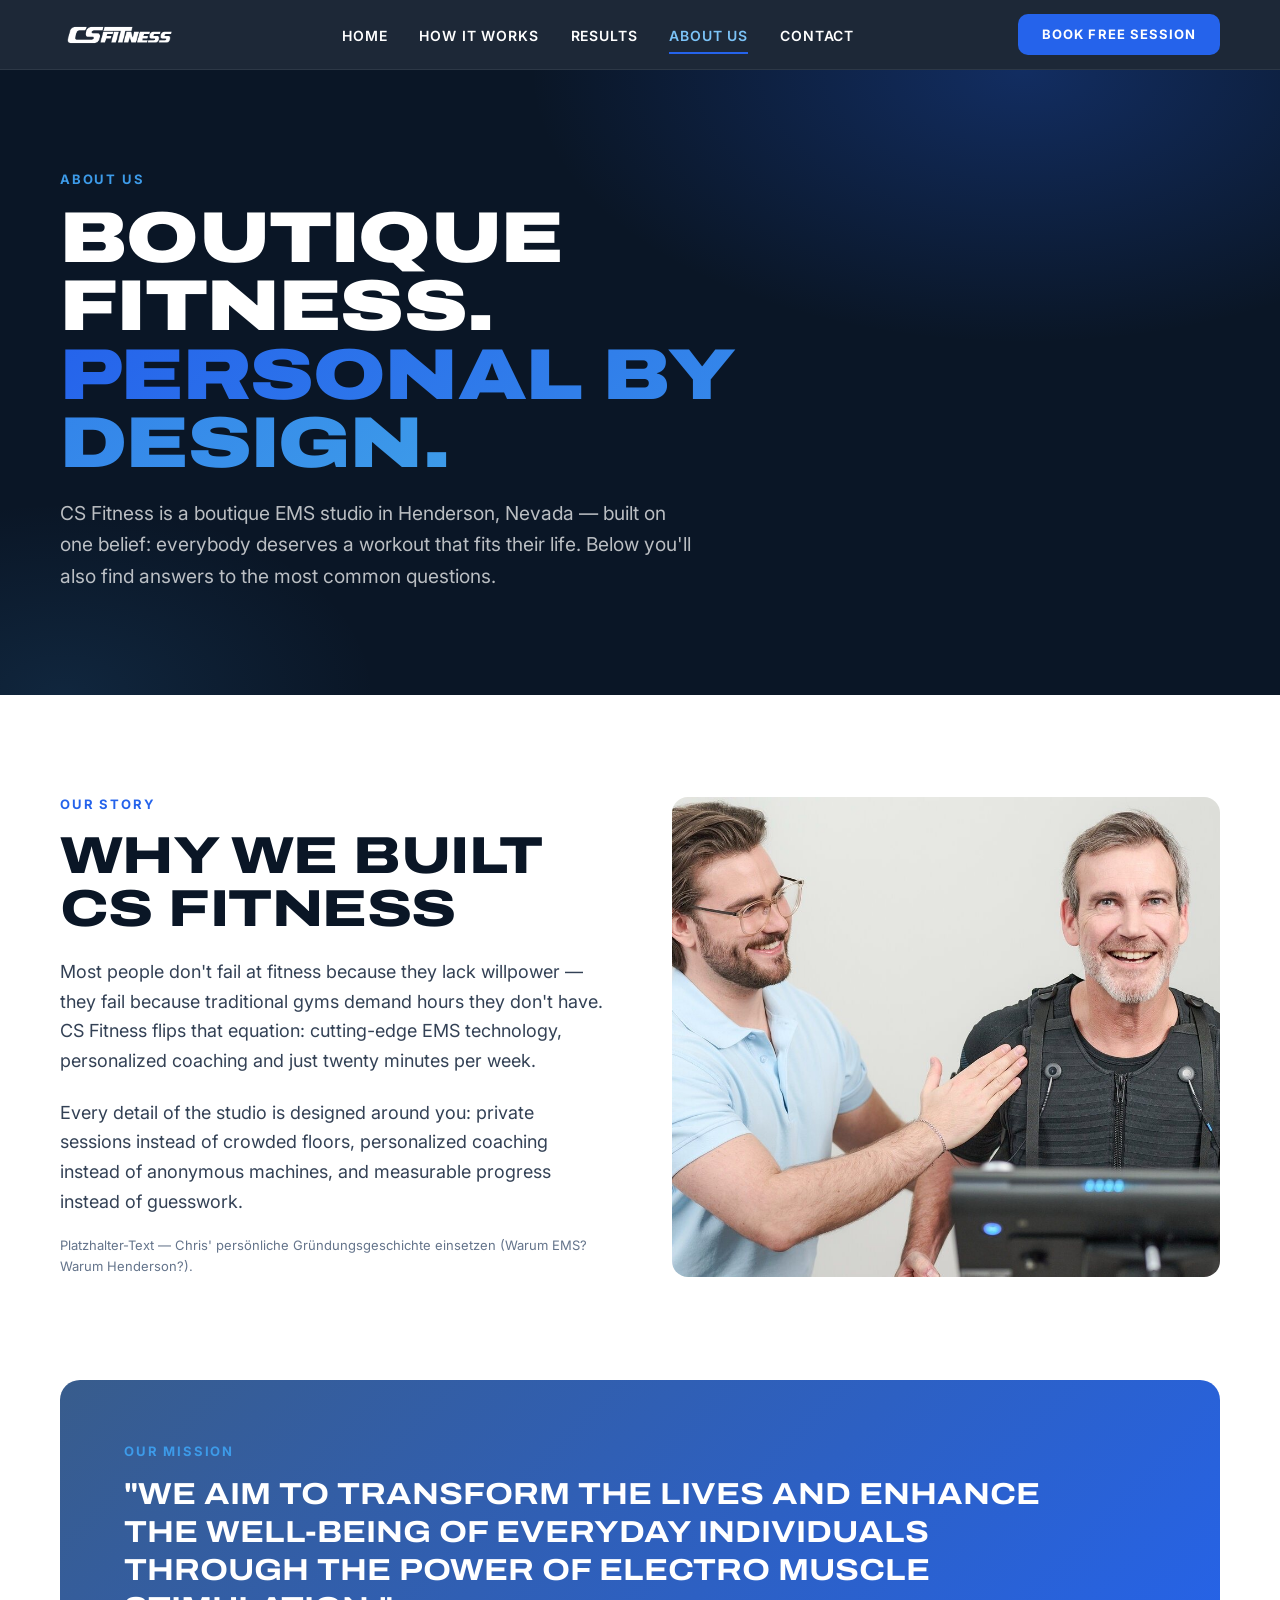
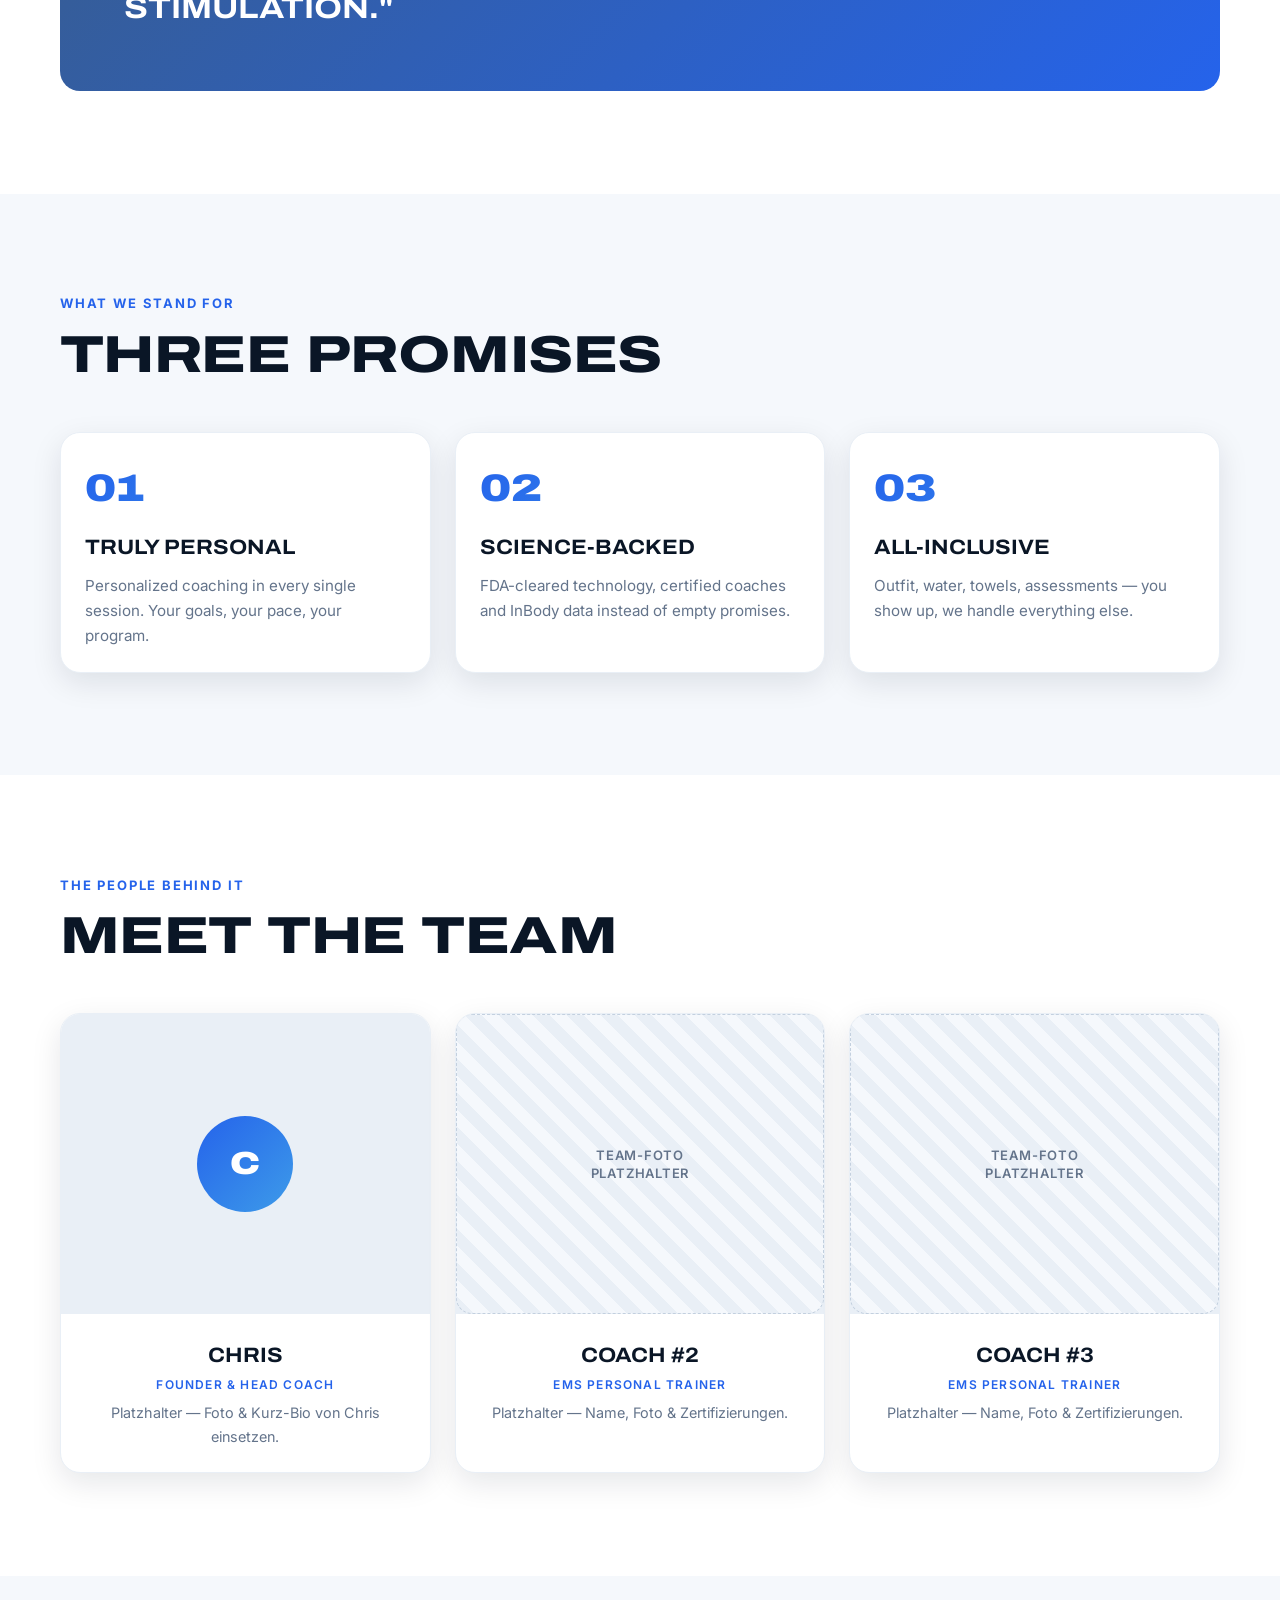
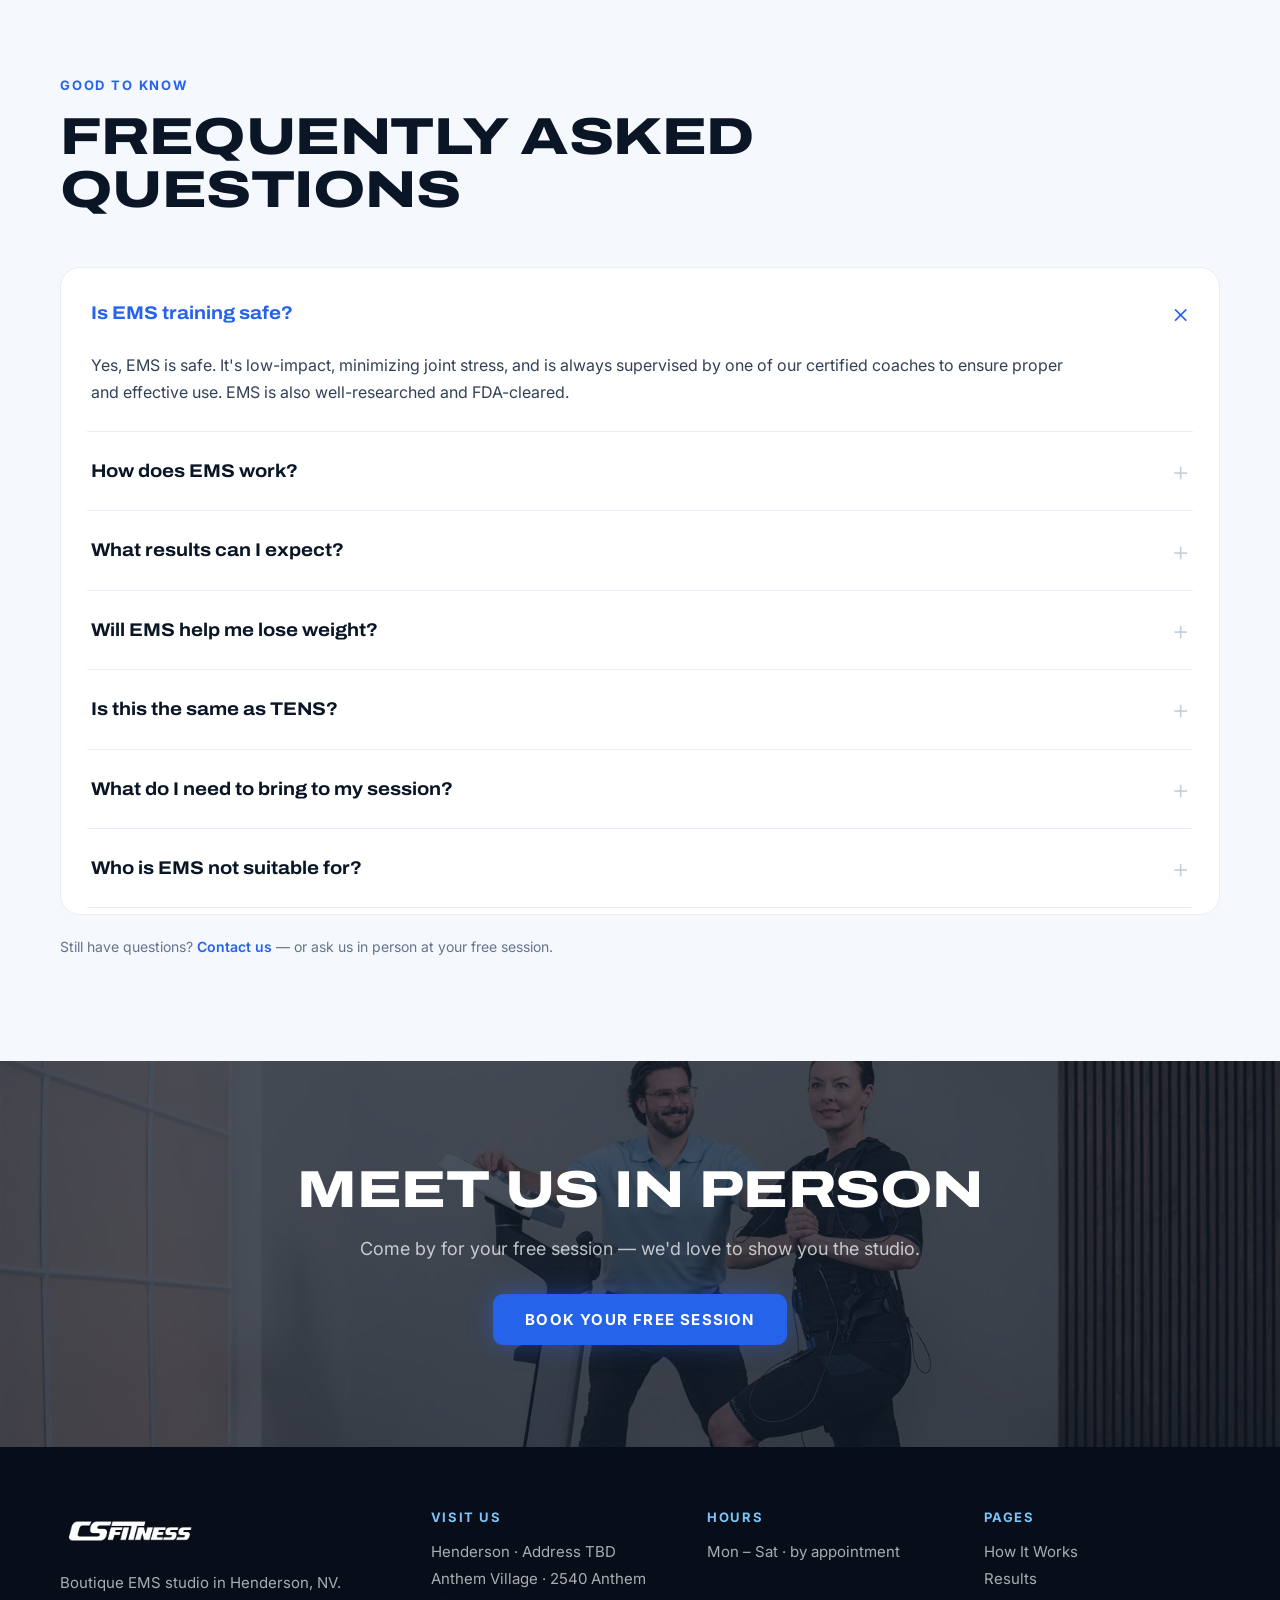
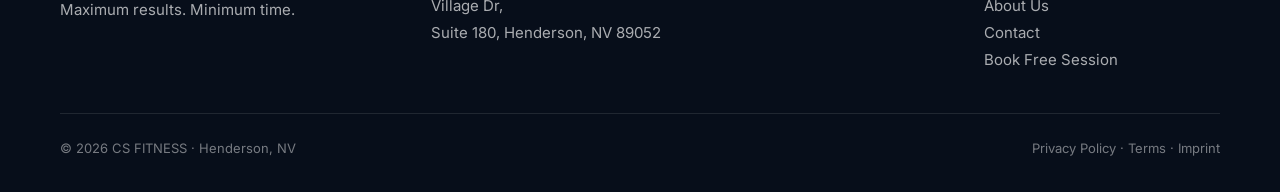
==== about.html @ b8eb2246 "Booking-Umbau: Anfrage-Formular je Studio statt Kalender, Contact-Banner, Mindbody raus Co-Authored-" ====
<!doctype html>
<html lang="en">
<head>
<meta charset="utf-8">
<meta name="robots" content="noindex, nofollow">
<meta name="viewport" content="width=device-width, initial-scale=1">
<title>About Us | CS FITNESS — Story, Team &amp; FAQ</title>
<link rel="preconnect" href="https://fonts.googleapis.com">
<link rel="preconnect" href="https://fonts.gstatic.com" crossorigin>
<link href="https://fonts.googleapis.com/css2?family=Archivo:wdth,wght@62..125,100..900&family=Inter:wght@300;400;500;600;700&display=swap" rel="stylesheet">
<link rel="stylesheet" href="assets/style.css">
<style>
  .mission { background: var(--g-steel); border-radius: var(--r-card); padding: clamp(2.2rem, 5vw, 4rem); }
  .mission p { font-family: var(--f-disp); font-stretch: 115%; font-weight: 700; text-transform: uppercase; font-size: clamp(1.2rem, 2.6vw, 1.9rem); color: #fff; line-height: 1.25; max-width: 980px; }
  .team-card { text-align: center; }
  .team-card .avatar { height: 300px; background: var(--slate-100); display: grid; place-items: center; }
  .team-card .initials { width: 96px; height: 96px; border-radius: 50%; background: var(--g-impulse); color: #fff; display: grid; place-items: center; font-family: var(--f-disp); font-stretch: 125%; font-weight: 900; font-size: 2rem; }
  .team-card .role { font: 600 12px/1 var(--f-text); letter-spacing: .1em; text-transform: uppercase; color: var(--electric-500); margin-top: 6px; }
  .value-num { font-family: var(--f-disp); font-stretch: 125%; font-weight: 900; font-size: 2.4rem; background: var(--g-impulse); -webkit-background-clip: text; background-clip: text; color: transparent; }
</style>
</head>
<body>

<header class="nav" id="nav">
  <div class="nav-inner">
    <a class="nav-logo" href="home.html"><img src="img/logo-white.png" alt="CS FITNESS"></a>
    <ul class="nav-links">
      <li><a href="home.html">Home</a></li>
      <li><a href="how-it-works.html">How It Works</a></li>
      <li><a href="results.html">Results</a></li>
      <li><a href="about.html" class="active">About Us</a></li>
      <li><a href="contact.html">Contact</a></li>
    </ul>
    <a class="btn btn-primary nav-cta" href="book.html">Book Free Session</a>
    <button class="nav-burger" aria-label="Menu" onclick="document.getElementById('nav').classList.toggle('open')"><span></span><span></span><span></span></button>
  </div>
</header>

<section class="page-hero on-dark">
  <div class="container">
    <div class="eyebrow">About us</div>
    <h1>Boutique fitness.<br><span class="grad-text">Personal by design.</span></h1>
    <p class="sub">CS Fitness is a boutique EMS studio in Henderson, Nevada — built on one belief: everybody deserves a workout that fits their life. Below you'll also find answers to the most common questions.</p>
  </div>
</section>

<!-- STORY -->
<section>
  <div class="container">
    <div class="grid grid-2">
      <div>
        <div class="eyebrow">Our story</div>
        <h2>Why we built CS Fitness</h2>
        <p style="margin:22px 0">Most people don't fail at fitness because they lack willpower — they fail because traditional gyms demand hours they don't have. CS Fitness flips that equation: cutting-edge EMS technology, personalized coaching and just twenty minutes per week.</p>
        <p>Every detail of the studio is designed around you: private sessions instead of crowded floors, personalized coaching instead of anonymous machines, and measurable progress instead of guesswork.</p>
        <p class="muted" style="font-size:13px;margin-top:18px">Platzhalter-Text — Chris' persönliche Gründungsgeschichte einsetzen (Warum EMS? Warum Henderson?).</p>
      </div>
      <div class="img-frame" style="height:480px"><img src="img/coach.jpg" alt="Coaching at CS Fitness"></div>
    </div>
  </div>
</section>

<!-- MISSION -->
<section style="padding-top:0">
  <div class="container">
    <div class="mission on-dark">
      <div class="eyebrow">Our mission</div>
      <p>"We aim to transform the lives and enhance the well-being of everyday individuals through the power of Electro Muscle Stimulation."</p>
    </div>
  </div>
</section>

<!-- VALUES -->
<section class="sec-soft" style="padding-top:0">
  <div class="container">
    <div class="sec-head" style="padding-top:clamp(4rem,8vw,7rem)">
      <div class="eyebrow">What we stand for</div>
      <h2>Three promises</h2>
    </div>
    <div class="grid grid-3">
      <div class="card"><div class="card-body">
        <div class="value-num">01</div>
        <h4 style="margin:10px 0 8px">Truly personal</h4>
        <p style="font-size:.95rem;color:var(--slate-500)">Personalized coaching in every single session. Your goals, your pace, your program.</p>
      </div></div>
      <div class="card"><div class="card-body">
        <div class="value-num">02</div>
        <h4 style="margin:10px 0 8px">Science-backed</h4>
        <p style="font-size:.95rem;color:var(--slate-500)">FDA-cleared technology, certified coaches and InBody data instead of empty promises.</p>
      </div></div>
      <div class="card"><div class="card-body">
        <div class="value-num">03</div>
        <h4 style="margin:10px 0 8px">All-inclusive</h4>
        <p style="font-size:.95rem;color:var(--slate-500)">Outfit, water, towels, assessments — you show up, we handle everything else.</p>
      </div></div>
    </div>
  </div>
</section>

<!-- TEAM -->
<section>
  <div class="container">
    <div class="sec-head">
      <div class="eyebrow">The people behind it</div>
      <h2>Meet the team</h2>
    </div>
    <div class="grid grid-3">
      <div class="card team-card">
        <div class="avatar"><div class="initials">C</div></div>
        <div class="card-body"><h4>Chris</h4><div class="role">Founder &amp; Head Coach</div>
        <p style="font-size:.9rem;color:var(--slate-500);margin-top:10px">Platzhalter — Foto &amp; Kurz-Bio von Chris einsetzen.</p></div>
      </div>
      <div class="card team-card">
        <div class="avatar"><div class="placeholder" style="width:100%;height:100%">Team-Foto<br>Platzhalter</div></div>
        <div class="card-body"><h4>Coach #2</h4><div class="role">EMS Personal Trainer</div>
        <p style="font-size:.9rem;color:var(--slate-500);margin-top:10px">Platzhalter — Name, Foto &amp; Zertifizierungen.</p></div>
      </div>
      <div class="card team-card">
        <div class="avatar"><div class="placeholder" style="width:100%;height:100%">Team-Foto<br>Platzhalter</div></div>
        <div class="card-body"><h4>Coach #3</h4><div class="role">EMS Personal Trainer</div>
        <p style="font-size:.9rem;color:var(--slate-500);margin-top:10px">Platzhalter — Name, Foto &amp; Zertifizierungen.</p></div>
      </div>
    </div>
  </div>
</section>

<!-- FAQ -->
<section class="sec-soft" id="faq">
  <div class="container">
    <div class="sec-head">
      <div class="eyebrow">Good to know</div>
      <h2>Frequently asked questions</h2>
    </div>
    <div class="faq-list" style="background:#fff;border-radius:var(--r-card);padding:6px 26px;border:1px solid var(--slate-100)">
      <details open>
        <summary>Is EMS training safe?</summary>
        <div class="answer">Yes, EMS is safe. It's low-impact, minimizing joint stress, and is always supervised by one of our certified coaches to ensure proper and effective use. EMS is also well-researched and FDA-cleared.</div>
      </details>
      <details>
        <summary>How does EMS work?</summary>
        <div class="answer">EMS (Electric Muscle Stimulation) training uses electrical impulses to stimulate muscle contractions. During a session, you wear a vest, belt and straps equipped with electrodes strategically placed on all major muscle groups. These electrodes send controlled electrical impulses to your muscles, causing them to contract and relax. This mimics the natural signals your brain sends during exercise, activating a higher percentage of muscle fibers than traditional workouts. The result is an efficient, effective full-body workout that enhances strength, endurance and muscle tone in just 20 minutes.</div>
      </details>
      <details>
        <summary>What results can I expect?</summary>
        <div class="answer">You can expect noticeable improvements in muscle tone, strength and endurance within a few weeks. Many clients also experience enhanced posture, increased metabolism and overall body shaping. Results vary based on individual goals and fitness levels, but EMS is designed to deliver faster, more efficient results compared to traditional workouts.</div>
      </details>
      <details>
        <summary>Will EMS help me lose weight?</summary>
        <div class="answer">Absolutely! EMS is a powerful tool for weight loss. Each session burns up to 500 calories and triggers a lasting afterburn effect, meaning your body keeps burning fat long after you leave the studio.</div>
      </details>
      <details>
        <summary>Is this the same as TENS?</summary>
        <div class="answer">No, this is not TENS. While EMS can also help with pain relief by stimulating nerves, it goes far beyond that. TENS is designed to provide temporary, localized pain relief by targeting specific areas, whereas EMS works the entire body by engaging all major muscle groups at once. EMS activates deep muscle fibers for strength, toning and fat loss — delivering a full-body workout that TENS simply can't match.</div>
      </details>
      <details>
        <summary>What do I need to bring to my session?</summary>
        <div class="answer">Just yourself. We provide your personal TENCEL training outfit, pH-balanced water and fresh towels — everything is included in every session.</div>
      </details>
      <details>
        <summary>Who is EMS not suitable for?</summary>
        <div class="answer">EMS is not suitable during pregnancy, with a pacemaker or severe neurological conditions. Your free intro session always starts with a short health screening — together we'll make sure EMS is right for you.</div>
      </details>
    </div>
    <p class="muted" style="font-size:14px;margin-top:20px">Still have questions? <a href="contact.html" style="color:var(--electric-500);font-weight:600">Contact us</a> — or ask us in person at your free session.</p>
  </div>
</section>

<section class="cta-final sec on-dark">
  <div class="bg" style="background-image:url('img/cta-bg.jpg')"></div>
  <div class="container">
    <h2>Meet us in person</h2>
    <p>Come by for your free session — we'd love to show you the studio.</p>
    <a class="btn btn-primary" href="book.html">Book Your Free Session</a>
  </div>
</section>

<footer class="footer">
  <div class="container">
    <div class="cols">
      <div class="flogo">
        <img src="img/logo-white.png" alt="CS FITNESS">
        <p>Boutique EMS studio in Henderson, NV.<br>Maximum results. Minimum time.</p>
      </div>
      <div><h5>Visit Us</h5><p>Henderson · Address TBD<br>Anthem Village · 2540 Anthem Village Dr,<br>Suite 180, Henderson, NV 89052</p></div>
      <div><h5>Hours</h5><p>Mon – Sat · by appointment</p></div>
      <div><h5>Pages</h5><ul>
        <li><a href="how-it-works.html">How It Works</a></li>
        <li><a href="results.html">Results</a></li>
        <li><a href="about.html">About Us</a></li>
        <li><a href="contact.html">Contact</a></li>
        <li><a href="book.html">Book Free Session</a></li>
      </ul></div>
    </div>
    <div class="legal"><span>© 2026 CS FITNESS · Henderson, NV</span><span>Privacy Policy · Terms · Imprint</span></div>
  </div>
</footer>

</body>
</html>
---- assets/style.css ----
/* ============================================================
   CS FITNESS — Mockup-Stylesheet (Design-System v1.0)
   Gemeinsame Basis aller Seiten-Mockups. Quelle der Tokens:
   docs/04-design-system.md
   ============================================================ */

:root {
  /* Brand */
  --electric-500: #2563EB; --electric-400: #3B82F6;
  --steel-600: #385C8C; --sky-400: #3D9BE9; --sky-300: #7CC4F8;
  /* Darks */
  --navy-950: #070E1A; --navy-900: #0A1626; --navy-800: #0F2038; --navy-700: #16304F;
  /* Neutrals */
  --white: #FFFFFF; --slate-050: #F5F8FC; --slate-100: #E9EFF6;
  --slate-300: #C3D0DF; --slate-500: #64748B; --slate-700: #334155;
  --on-dark: rgba(255,255,255,.72);
  /* Semantic */
  --success-500: #22C55E; --warning-500: #F59E0B; --error-500: #EF4444;
  /* FX */
  --g-impulse: linear-gradient(135deg,#2563EB 0%,#3D9BE9 100%);
  --g-depth: linear-gradient(180deg,#0F2038 0%,#0A1626 100%);
  --g-steel: linear-gradient(135deg,#385C8C 0%,#2563EB 100%);
  --glow: 0 0 24px rgba(37,99,235,.45);
  --shadow-card: 0 10px 30px rgba(10,22,38,.10);
  /* Type */
  --f-disp: "Archivo","Arial Black",Arial,sans-serif;
  --f-text: "Inter",system-ui,"Segoe UI",Arial,sans-serif;
  /* Form */
  --r-btn: 10px; --r-card: 20px; --r-img: 16px; --r-chip: 999px;
}

* { margin: 0; padding: 0; box-sizing: border-box; }
html { scroll-behavior: smooth; }
body {
  font-family: var(--f-text); font-size: 18px; line-height: 1.65;
  color: var(--slate-700); background: var(--white);
}
img { max-width: 100%; display: block; }
a { text-decoration: none; color: inherit; }

/* ---------- Typografie ---------- */
h1, h2, h3, .disp {
  font-family: var(--f-disp); font-stretch: 125%; font-weight: 900;
  text-transform: uppercase; line-height: 1; color: var(--navy-900);
  letter-spacing: -.01em;
}
h1 { font-size: clamp(2.5rem, 6vw, 4.5rem); line-height: .95; }
h2 { font-size: clamp(2rem, 4.5vw, 3.25rem); line-height: 1.02; font-weight: 800; }
h3 { font-size: clamp(1.35rem, 3vw, 2.125rem); line-height: 1.15; font-weight: 700; font-stretch: 115%; }
h4 { font-family: var(--f-disp); font-stretch: 110%; font-weight: 700; font-size: 1.3rem; text-transform: uppercase; color: var(--navy-900); }
.on-dark h1, .on-dark h2, .on-dark h3, .on-dark h4, .sec-dark h1, .sec-dark h2, .sec-dark h3, .sec-dark h4 { color: #fff; }
.eyebrow {
  font: 700 13px/1.2 var(--f-text); letter-spacing: .14em; text-transform: uppercase;
  color: var(--electric-500); margin-bottom: 16px;
}
.sec-dark .eyebrow, .on-dark .eyebrow { color: var(--sky-400); }
.lead { font-size: clamp(1.05rem, 1.5vw, 1.25rem); line-height: 1.6; }
.sec-dark p, .on-dark p { color: var(--on-dark); }
.muted { color: var(--slate-500); }
.grad-text { background: var(--g-impulse); -webkit-background-clip: text; background-clip: text; color: transparent; }

/* ---------- Layout ---------- */
.container { max-width: 1240px; margin: 0 auto; padding: 0 clamp(20px, 4vw, 40px); }
section, .sec { padding: clamp(4rem, 8vw, 7rem) 0; }
.sec-soft { background: var(--slate-050); }
.sec-dark { background: var(--g-depth); }
.sec-head { max-width: 720px; margin-bottom: clamp(2rem, 4vw, 3.5rem); }
.sec-head.center { margin-left: auto; margin-right: auto; text-align: center; }
.grid { display: grid; gap: 24px; }
.grid-2 { grid-template-columns: 1fr 1fr; gap: clamp(28px, 5vw, 72px); align-items: center; }
.grid-3 { grid-template-columns: repeat(3, 1fr); }
.grid-4 { grid-template-columns: repeat(4, 1fr); }
.grid-5 { grid-template-columns: repeat(5, 1fr); gap: 20px; }

/* ---------- Impuls-Linie ---------- */
.impulse {
  height: 42px; background-repeat: no-repeat; background-size: contain; background-position: left center;
  background-image: url('data:image/svg+xml;utf8,<svg xmlns="http://www.w3.org/2000/svg" viewBox="0 0 680 120"><polyline points="40,60 510,60 518,28 526,92 534,60 620,60" fill="none" stroke="%232563EB" stroke-width="9" stroke-linecap="round" stroke-linejoin="round"/></svg>');
}

/* ---------- Buttons & Chips ---------- */
.btn {
  display: inline-block; font: 700 15px/1 var(--f-text); letter-spacing: .08em;
  text-transform: uppercase; padding: 16px 30px; border-radius: var(--r-btn);
  border: 2px solid transparent; cursor: pointer; transition: all .15s ease-out;
  text-align: center;
}
.btn-primary { background: var(--electric-500); color: #fff; }
.btn-primary:hover { background: var(--electric-400); transform: translateY(-1px); }
.sec-dark .btn-primary, .on-dark .btn-primary, .page-hero .btn-primary { box-shadow: var(--glow); }
.btn-secondary { border-color: var(--steel-600); color: var(--steel-600); background: transparent; }
.btn-secondary:hover { background: var(--steel-600); color: #fff; }
.sec-dark .btn-secondary, .on-dark .btn-secondary { border-color: #fff; color: #fff; }
.sec-dark .btn-secondary:hover, .on-dark .btn-secondary:hover { background: #fff; color: var(--navy-900); }
.btn-ghost { color: var(--electric-500); padding: 16px 6px; font: 700 15px/1 var(--f-text); letter-spacing: .06em; text-transform: uppercase; }
.btn-ghost::after { content: " →"; }
.btn-row { display: flex; gap: 16px; flex-wrap: wrap; align-items: center; }

.chip {
  display: inline-flex; align-items: center; gap: 8px;
  font: 600 13px/1 var(--f-text); letter-spacing: .04em;
  padding: 9px 15px; border-radius: var(--r-chip);
}
.chip-electric { background: rgba(37,99,235,.10); color: var(--electric-500); }
.chip-success { background: rgba(34,197,94,.13); color: #15803D; }
.chip-dark { background: var(--navy-700); color: var(--sky-300); }
.sec-dark .chip-success { color: var(--success-500); background: rgba(34,197,94,.14); }
.chip-row { display: flex; flex-wrap: wrap; gap: 10px; }

/* ---------- Navigation ---------- */
.nav {
  position: sticky; top: 0; z-index: 50;
  background: rgba(10,22,38,.92); backdrop-filter: blur(12px);
  border-bottom: 1px solid rgba(255,255,255,.07);
}
.nav-inner {
  max-width: 1240px; margin: 0 auto; padding: 14px clamp(20px, 4vw, 40px);
  display: flex; align-items: center; justify-content: space-between; gap: 24px;
}
.nav-logo img { height: 34px; width: auto; }
.nav-links { display: flex; gap: 32px; list-style: none; align-items: center; }
.nav-links a {
  font: 600 14px/1 var(--f-text); letter-spacing: .06em; text-transform: uppercase; color: #fff;
  padding: 8px 0; border-bottom: 2px solid transparent; transition: all .15s;
}
.nav-links a:hover, .nav-links a.active { color: var(--sky-300); border-bottom-color: var(--electric-500); }
.nav-cta { padding: 12px 22px; font-size: 13px; }
.nav-burger { display: none; background: none; border: 0; cursor: pointer; }
.nav-burger span { display: block; width: 26px; height: 3px; background: #fff; margin: 5px 0; border-radius: 2px; }

/* ---------- Page-Hero (Unterseiten) ---------- */
.page-hero {
  background:
    radial-gradient(760px 420px at 80% 0%, rgba(37,99,235,.30), transparent 65%),
    radial-gradient(520px 320px at 5% 100%, rgba(61,155,233,.12), transparent 60%),
    var(--navy-900);
  padding: clamp(4rem, 8vw, 6.5rem) 0;
}
.page-hero h1 { color: #fff; max-width: 900px; }
.page-hero .sub { margin-top: 20px; max-width: 640px; color: var(--on-dark); font-size: clamp(1.05rem, 1.5vw, 1.25rem); }
.page-hero .impulse { margin-top: 32px; width: min(420px, 70%); }

/* ---------- Karten & Module ---------- */
.card {
  background: #fff; border-radius: var(--r-card); box-shadow: var(--shadow-card);
  border: 1px solid var(--slate-100); overflow: hidden;
}
.card-body { padding: 24px; }
.img-frame { border-radius: var(--r-img); overflow: hidden; }
.img-frame img { width: 100%; height: 100%; object-fit: cover; }

.step-card {
  background: var(--slate-050); border: 1px solid var(--slate-100);
  border-radius: var(--r-card); padding: 26px 22px; position: relative; overflow: hidden;
}
.step-card .num {
  font-family: var(--f-disp); font-stretch: 125%; font-weight: 900; font-size: 44px;
  line-height: 1; color: rgba(37,99,235,.16); display: block; margin-bottom: 10px;
}
.step-card h4 { font-size: 1.05rem; margin-bottom: 8px; }
.step-card p { font-size: .9rem; line-height: 1.55; color: var(--slate-500); }

.stat-strip { display: flex; gap: clamp(28px, 5vw, 72px); flex-wrap: wrap; }
.stat .n { font-family: var(--f-disp); font-stretch: 125%; font-weight: 900; font-size: clamp(1.9rem, 3vw, 2.6rem); line-height: 1; color: var(--navy-900); }
.stat .l { font: 600 12px/1.5 var(--f-text); letter-spacing: .1em; text-transform: uppercase; color: var(--slate-500); margin-top: 6px; }
.sec-dark .stat .n, .on-dark .stat .n { color: #fff; }
.sec-dark .stat .l, .on-dark .stat .l { color: var(--sky-300); }

.icon-chip {
  width: 46px; height: 46px; border-radius: 12px; flex: 0 0 46px;
  background: rgba(37,99,235,.10); display: grid; place-items: center;
  color: var(--electric-500); font-size: 20px;
}
.sec-dark .icon-chip { background: var(--navy-700); color: var(--sky-300); }

/* ---------- FAQ (native details) ---------- */
.faq-list { border-top: 1px solid var(--slate-100); }
.faq-list details { border-bottom: 1px solid var(--slate-100); }
.faq-list summary {
  list-style: none; cursor: pointer; display: flex; justify-content: space-between;
  align-items: center; gap: 24px; padding: 24px 4px;
  font-family: var(--f-disp); font-stretch: 110%; font-weight: 700; font-size: 1.15rem;
  text-transform: none; color: var(--navy-900);
}
.faq-list summary::-webkit-details-marker { display: none; }
.faq-list summary::after { content: "+"; font: 300 28px/1 var(--f-text); color: var(--slate-300); transition: transform .2s; }
.faq-list details[open] summary { color: var(--electric-500); }
.faq-list details[open] summary::after { content: "×"; color: var(--electric-500); }
.faq-list .answer { padding: 0 4px 26px; max-width: 62rem; color: var(--slate-700); font-size: 1rem; line-height: 1.65; }

/* ---------- Formulare ---------- */
.field { display: flex; flex-direction: column; gap: 8px; margin-bottom: 18px; }
.field label { font: 600 13px/1 var(--f-text); letter-spacing: .06em; text-transform: uppercase; color: var(--slate-700); }
.field input, .field textarea, .field select {
  font: 400 16px/1.5 var(--f-text); color: var(--navy-900);
  background: var(--slate-050); border: 1px solid var(--slate-100);
  border-radius: var(--r-btn); padding: 14px 16px; width: 100%;
}
.field input:focus, .field textarea:focus { outline: 2px solid var(--electric-500); outline-offset: 2px; }

/* ---------- Final CTA ---------- */
.cta-final { position: relative; overflow: hidden; background: var(--navy-900); }
.cta-final .bg { position: absolute; inset: 0; background-size: cover; background-position: center; opacity: .28; }
.cta-final .container { position: relative; text-align: center; }
.cta-final h2 { color: #fff; margin-bottom: 18px; }
.cta-final p { color: var(--on-dark); margin-bottom: 30px; }

/* ---------- Footer ---------- */
.footer { background: var(--navy-950); color: var(--on-dark); padding: 64px 0 32px; }
.footer .cols { display: grid; grid-template-columns: 1.4fr 1fr 1fr 1fr; gap: 40px; margin-bottom: 40px; }
.footer .flogo img { height: 40px; width: auto; margin-bottom: 18px; }
.footer h5 { font: 700 13px/1 var(--f-text); letter-spacing: .12em; text-transform: uppercase; color: var(--sky-300); margin-bottom: 14px; }
.footer ul { list-style: none; }
.footer li, .footer p { font-size: 15px; line-height: 1.8; color: rgba(255,255,255,.66); }
.footer a:hover { color: #fff; }
.footer .legal {
  border-top: 1px solid rgba(255,255,255,.10); padding-top: 24px;
  display: flex; justify-content: space-between; gap: 20px; flex-wrap: wrap;
  font-size: 13px; color: rgba(255,255,255,.45);
}

/* ---------- Platzhalter ---------- */
.placeholder {
  background: repeating-linear-gradient(45deg, var(--slate-100), var(--slate-100) 12px, var(--slate-050) 12px, var(--slate-050) 24px);
  border: 1px dashed var(--slate-300); border-radius: var(--r-img);
  display: grid; place-items: center; color: var(--slate-500);
  font: 600 13px/1.4 var(--f-text); letter-spacing: .06em; text-transform: uppercase;
  text-align: center; padding: 20px;
}

/* ---------- v2: Feedback-Runde 1 (Chris, 09/2026) ---------- */
[hidden] { display: none !important; }

/* "up to" Mini-Label über Kalorien-Stat */
.upto { display: block; font: 700 10px/1 var(--f-text); letter-spacing: .16em; text-transform: uppercase; color: var(--slate-500); margin-bottom: 5px; }
.sec-dark .upto, .on-dark .upto { color: var(--sky-300); }

/* Animierte Muskelgruppen-Chips (Technology) */
.zone-chips .chip { animation: chipPulse 8.4s ease-in-out infinite; }
.zone-chips .chip:nth-child(1) { animation-delay: 0s; }
.zone-chips .chip:nth-child(2) { animation-delay: 1.2s; }
.zone-chips .chip:nth-child(3) { animation-delay: 2.4s; }
.zone-chips .chip:nth-child(4) { animation-delay: 3.6s; }
.zone-chips .chip:nth-child(5) { animation-delay: 4.8s; }
.zone-chips .chip:nth-child(6) { animation-delay: 6s; }
.zone-chips .chip:nth-child(7) { animation-delay: 7.2s; }
@keyframes chipPulse {
  0%, 14%, 100% { background: var(--navy-700); color: var(--sky-300); box-shadow: none; }
  5%, 9% { background: var(--electric-500); color: #fff; box-shadow: 0 0 20px rgba(37,99,235,.6); }
}
@media (prefers-reduced-motion: reduce) { .zone-chips .chip { animation: none; } }

/* Steps mit Bildern */
.step-card .step-img { border-radius: 12px; overflow: hidden; height: 150px; margin-bottom: 14px; }
.step-card .step-img img { width: 100%; height: 100%; object-fit: cover; }

/* Dezenter Hinweis (statt Warn-Box) */
.note-subtle { font-size: 13px; line-height: 1.55; color: var(--slate-500); border-left: 2px solid var(--slate-300); padding: 8px 16px; }

/* Body-Assessments mit Foto-Hintergrund */
.assess { position: relative; overflow: hidden; background: var(--navy-900); }
.assess .bgimg { position: absolute; inset: 0; background-size: cover; background-position: center; opacity: .22; }
.assess .container { position: relative; }
.assess .metric { background: rgba(15,32,56,.90); border: 1px solid rgba(255,255,255,.06); }

/* Mobile-Slideshow (Karussell mit Pfeilen) */
.m-car { position: relative; }
.m-car .car-btn { display: none; }
@media (max-width: 860px) {
  .m-car .car-track { display: flex !important; grid-template-columns: none !important; overflow-x: auto; scroll-snap-type: x mandatory; gap: 16px; padding: 4px 4px 10px; scrollbar-width: none; -webkit-overflow-scrolling: touch; }
  .m-car .car-track::-webkit-scrollbar { display: none; }
  .m-car .car-track > * { flex: 0 0 84%; scroll-snap-align: center; }
  .m-car .car-btn { display: grid; place-items: center; position: absolute; top: 40%; transform: translateY(-50%); width: 44px; height: 44px; border-radius: 50%; border: 0; background: var(--electric-500); color: #fff; font-size: 20px; z-index: 5; cursor: pointer; box-shadow: 0 6px 18px rgba(10,22,38,.35); }
  .m-car .car-prev { left: 4px; } .m-car .car-next { right: 4px; }
}

/* Location-Modal (Book-Seite) — 50/50: links Auswahl, rechts Karte */
.modal-backdrop { position: fixed; inset: 0; background: rgba(7,14,26,.74); backdrop-filter: blur(5px); z-index: 100; display: flex; align-items: center; justify-content: center; padding: 18px; }
.modal { background: #fff; border-radius: 20px; max-width: 580px; width: 100%; max-height: 88vh; display: flex; flex-direction: column; overflow: hidden; box-shadow: 0 30px 80px rgba(0,0,0,.5); }
.modal.modal-split { max-width: 1020px; display: grid; grid-template-columns: 1fr 1fr; grid-template-rows: minmax(0, 1fr); height: min(640px, 88vh); }
.modal-left { display: flex; flex-direction: column; min-width: 0; min-height: 0; }
.modal-map { position: relative; min-height: 0; background: var(--slate-100); }
.modal-map #locMap { position: absolute; inset: 0; }
.map-note { position: absolute; left: 10px; bottom: 8px; z-index: 500; font: 600 10px/1.4 var(--f-text); letter-spacing: .04em; color: var(--slate-500); background: rgba(255,255,255,.85); border-radius: 6px; padding: 4px 8px; }
@media (max-width: 900px) {
  .modal.modal-split { grid-template-columns: 1fr; grid-template-rows: 210px minmax(0, 1fr); height: min(680px, 90vh); }
  .modal-map { order: -1; }
}
/* Adresssuche + Nearest */
.addr-row { display: flex; gap: 10px; }
.addr-row input { flex: 1; }
.addr-row .btn { padding: 13px 18px; font-size: 12px; white-space: nowrap; }
.addr-hint { font-size: 12px; color: var(--slate-500); margin-top: 8px; }
.addr-hint.err { color: var(--error-500); }
.loc-card.nearest { border-color: var(--electric-500); background: rgba(37,99,235,.05); }
.dist-badge { display: inline-block; font: 700 11px/1 var(--f-text); letter-spacing: .05em; color: var(--electric-500); background: rgba(37,99,235,.10); border-radius: 999px; padding: 5px 10px; margin-left: 8px; }
.nearest-tag { font: 700 10px/1 var(--f-text); letter-spacing: .08em; text-transform: uppercase; color: #fff; background: var(--electric-500); border-radius: 999px; padding: 4px 9px; margin-left: 8px; }
/* Kompakte Studio-Banner (Contact) + Studio-Formular-Platzhalter (Book) */
.loc-banner { background: var(--navy-900); border-radius: 16px; padding: 20px 22px; color: var(--on-dark); }
.loc-banner + .loc-banner { margin-top: 14px; }
.loc-banner h4 { color: #fff; font-size: 1.02rem; margin-bottom: 10px; }
.loc-banner .row { display: flex; gap: 10px; align-items: baseline; padding: 4px 0; font-size: .88rem; line-height: 1.5; }
.loc-banner .row .ic { flex: 0 0 18px; text-align: center; color: var(--sky-300); font-size: .85rem; }
.loc-banner a { color: var(--sky-300); }
.studio-form-head { background: var(--navy-900); color: #fff; border-radius: var(--r-card) var(--r-card) 0 0; padding: 16px 22px; display: flex; justify-content: space-between; align-items: center; gap: 12px; flex-wrap: wrap; }
.studio-form-head .t { font: 700 13px/1.3 var(--f-text); letter-spacing: .1em; text-transform: uppercase; }
.studio-form-head .badge { font: 600 11px/1.4 var(--f-text); letter-spacing: .06em; text-transform: uppercase; background: var(--navy-700); color: var(--sky-300); border-radius: 999px; padding: 6px 12px; }
.studio-form-shell { border: 1px dashed var(--slate-300); border-top: 0; border-radius: 0 0 var(--r-card) var(--r-card); }

/* Marker (Leaflet divIcon) */
.cs-pin { width: 30px; height: 30px; border-radius: 50% 50% 50% 4px; transform: rotate(-45deg); background: var(--electric-500); border: 3px solid #fff; box-shadow: 0 4px 12px rgba(10,22,38,.4); display: grid; place-items: center; }
.cs-pin span { transform: rotate(45deg); color: #fff; font: 800 12px/1 var(--f-text); }
.cs-pin.home { background: var(--navy-900); }
.leaflet-popup-content { font-family: var(--f-text); }
.leaflet-popup-content b { font-family: var(--f-disp); font-stretch: 112%; text-transform: uppercase; }
.modal-head { padding: 26px 28px 6px; }
.modal-head .eyebrow { margin-bottom: 8px; }
.modal-head h3 { font-size: 1.5rem; }
.modal-head p { font-size: .92rem; color: var(--slate-500); margin-top: 6px; }
.modal-close { position: absolute; top: 14px; right: 16px; background: none; border: 0; font: 300 30px/1 var(--f-text); color: var(--slate-500); cursor: pointer; }
.modal-search { padding: 14px 28px 4px; }
.modal-search input { width: 100%; font: 400 16px/1.5 var(--f-text); color: var(--navy-900); background: var(--slate-050); border: 1px solid var(--slate-100); border-radius: var(--r-btn); padding: 13px 16px; }
.modal-search input:focus { outline: 2px solid var(--electric-500); outline-offset: 2px; }
.loc-list { overflow-y: auto; padding: 14px 28px 28px; display: grid; gap: 12px; }
.loc-card { border: 1px solid var(--slate-100); border-radius: 14px; padding: 16px 18px; display: flex; justify-content: space-between; align-items: center; gap: 14px; cursor: pointer; text-align: left; background: #fff; font-family: var(--f-text); transition: all .15s; }
.loc-card:hover:not(.soon) { border-color: var(--electric-500); box-shadow: var(--shadow-card); transform: translateY(-1px); }
.loc-card b { display: block; font-family: var(--f-disp); font-stretch: 112%; text-transform: uppercase; font-size: 1rem; color: var(--navy-900); margin-bottom: 3px; }
.loc-card span { font-size: .88rem; color: var(--slate-500); }
.loc-card .go { flex: 0 0 auto; font: 700 12px/1 var(--f-text); letter-spacing: .08em; text-transform: uppercase; color: var(--electric-500); }
.loc-card.soon { opacity: .55; cursor: default; }
.loc-card.soon .go { color: var(--slate-300); }
.loc-empty { font-size: .92rem; color: var(--slate-500); text-align: center; padding: 18px 0; }
.loc-selected { display: inline-flex; align-items: center; gap: 10px; background: rgba(37,99,235,.08); border: 1px solid rgba(37,99,235,.25); border-radius: 999px; padding: 9px 16px; font: 600 13px/1.3 var(--f-text); color: var(--navy-900); margin-bottom: 22px; }
.loc-selected button { background: none; border: 0; color: var(--electric-500); font: 600 12px/1 var(--f-text); cursor: pointer; text-transform: uppercase; letter-spacing: .05em; }

/* ---------- Mobile ---------- */
@media (max-width: 860px) {
  body { font-size: 16px; }
  .nav-links, .nav-cta { display: none; }
  .nav-burger { display: block; }
  .nav.open .nav-links {
    display: flex; flex-direction: column; gap: 4px;
    position: absolute; left: 0; right: 0; top: 100%;
    background: var(--navy-950); padding: 16px 24px 24px;
    border-bottom: 1px solid rgba(255,255,255,.08);
  }
  .nav.open .nav-links a { display: block; padding: 12px 0; font-size: 15px; }
  .grid-2, .grid-3, .grid-4, .grid-5, .footer .cols { grid-template-columns: 1fr; }
  .grid-2 { gap: 28px; }
  .stat-strip { gap: 24px 36px; }
  .btn-row .btn { width: 100%; }
  .btn-row .btn-ghost { width: auto; }
}
@media (min-width: 861px) and (max-width: 1100px) {
  .grid-4, .grid-5 { grid-template-columns: repeat(2, 1fr); }
  .grid-3 { grid-template-columns: repeat(2, 1fr); }
}
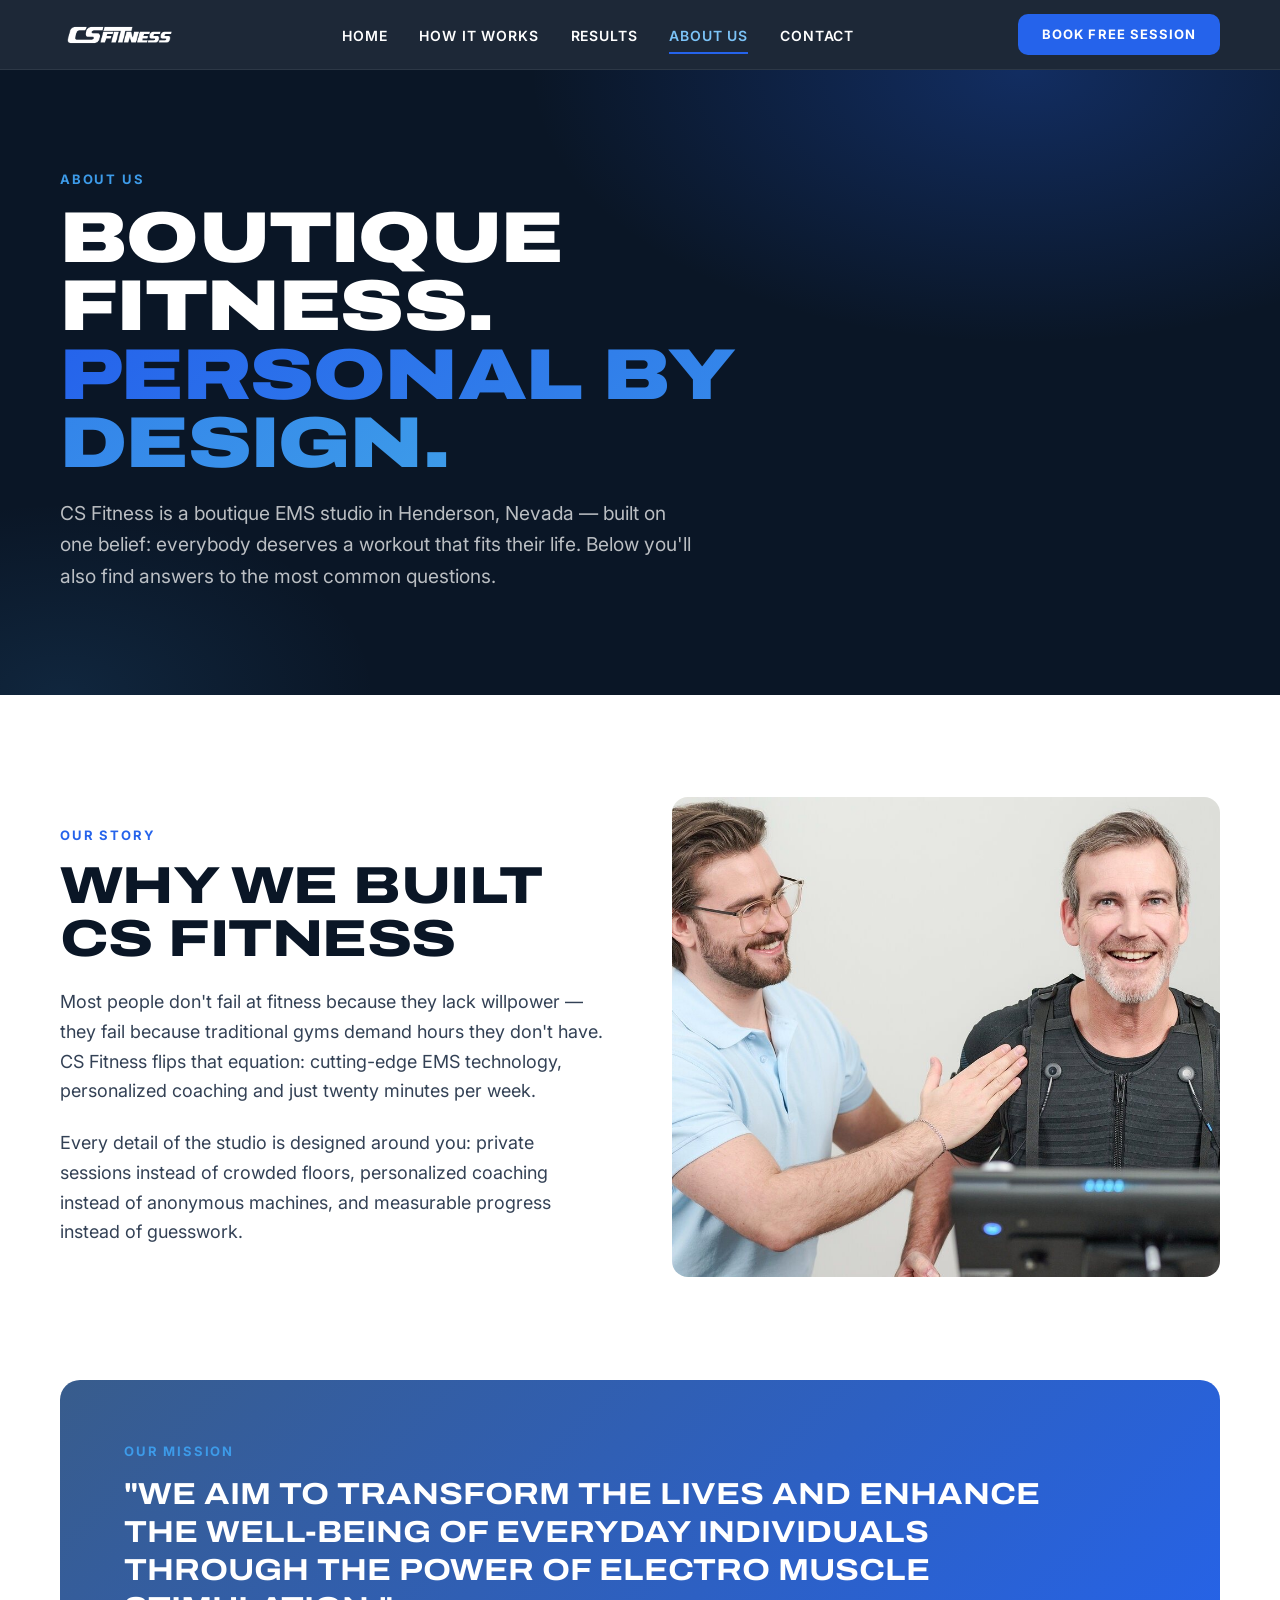
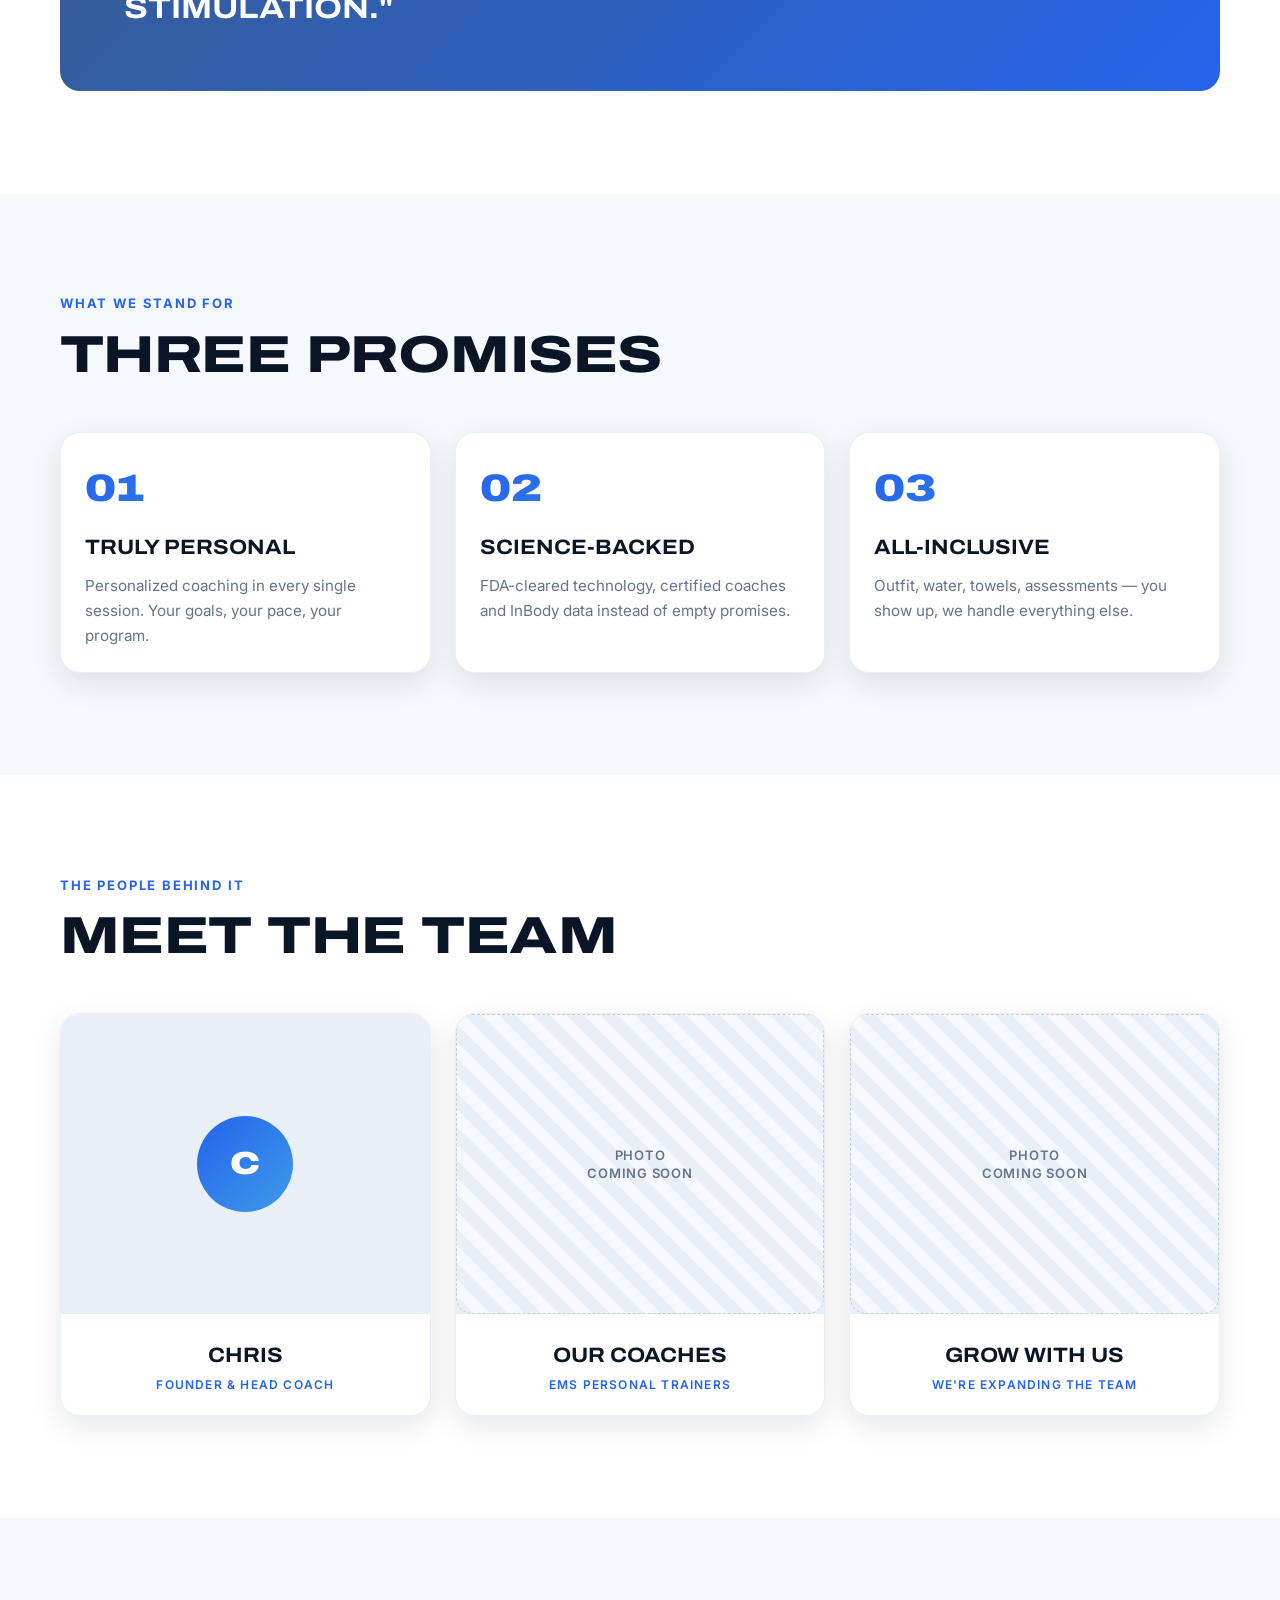
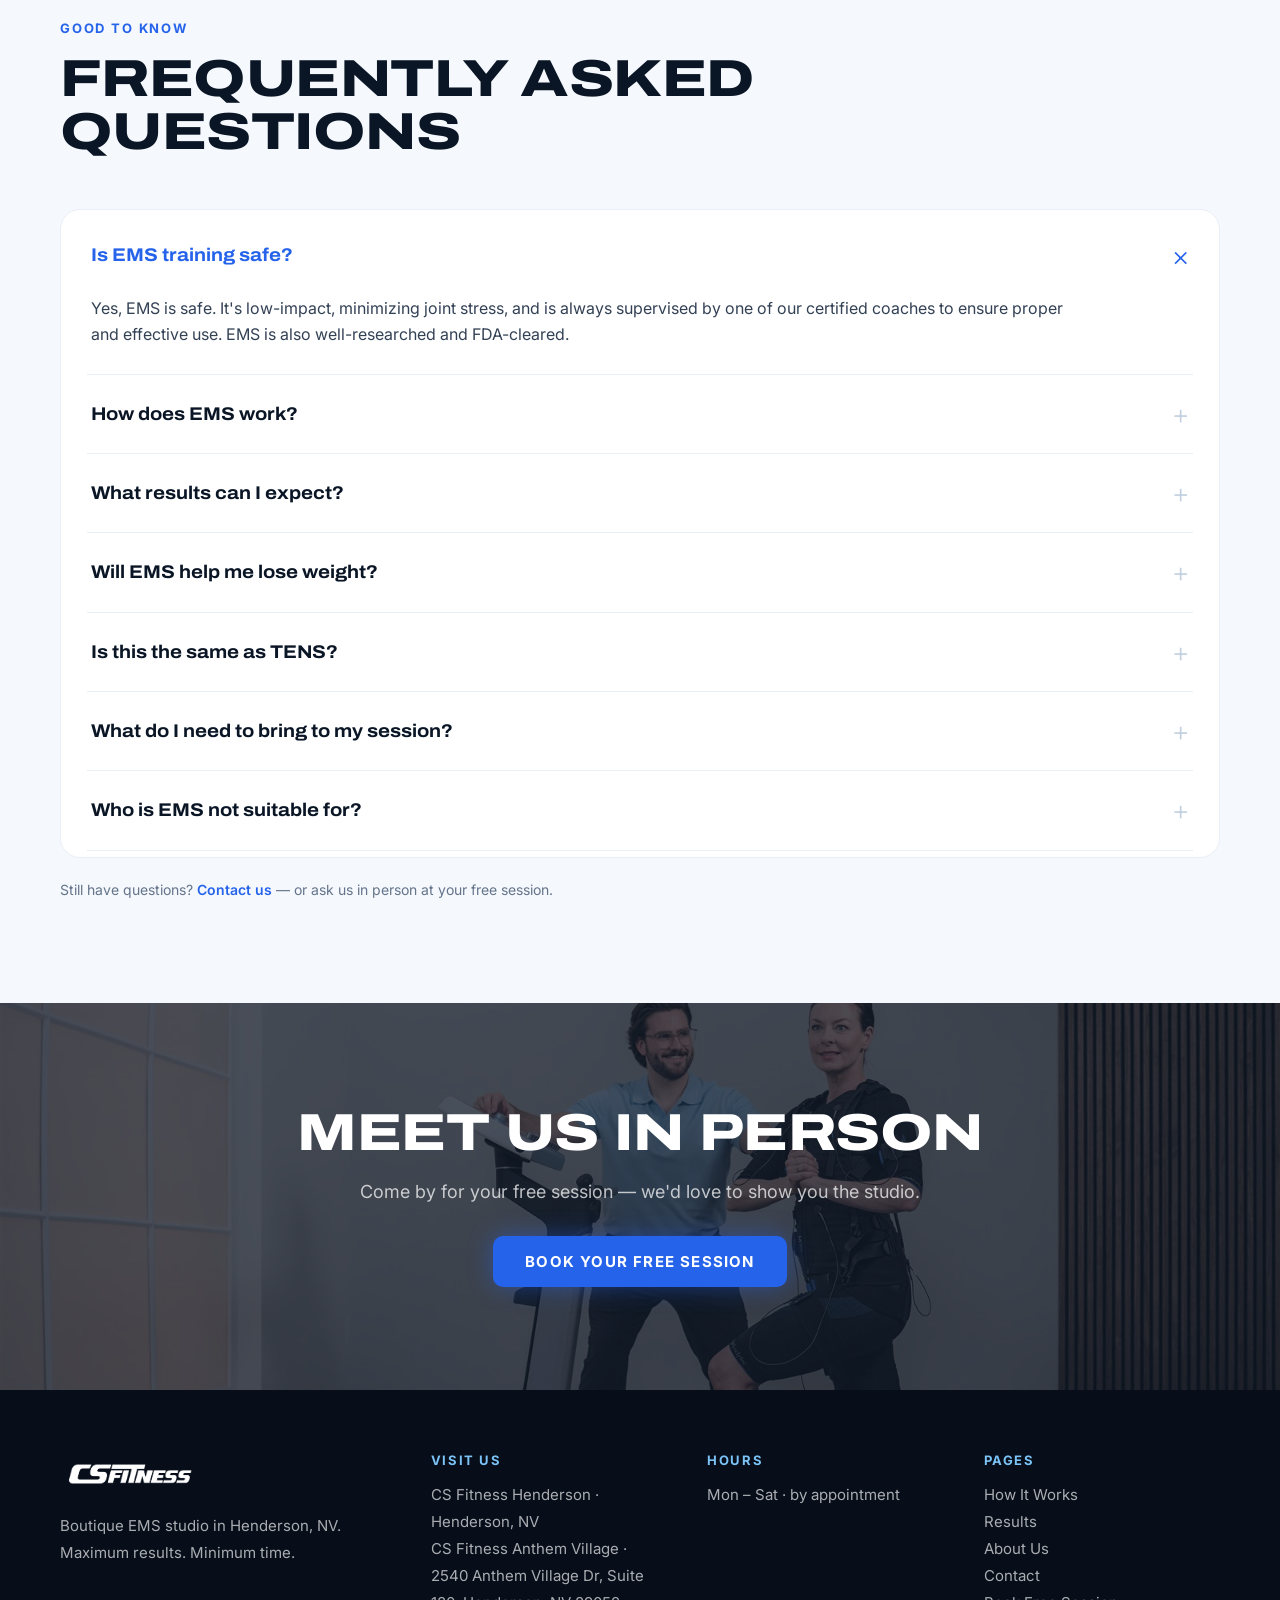
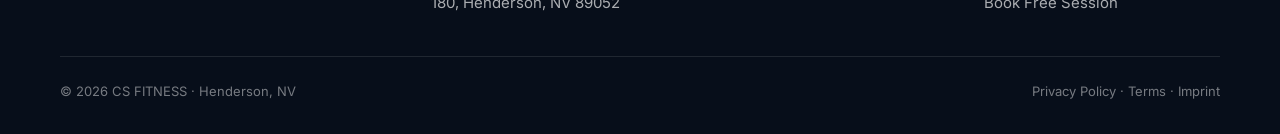
==== commit 917483bf: "Cleanup: sichtbare Platzhalter-Notizen entfernt Co-Authored-By: Claude Fable 5 <noreply@anthropic.co" ====
--- a/about.html
+++ b/about.html
@@ -53,7 +53,7 @@
         <h2>Why we built CS Fitness</h2>
         <p style="margin:22px 0">Most people don't fail at fitness because they lack willpower — they fail because traditional gyms demand hours they don't have. CS Fitness flips that equation: cutting-edge EMS technology, personalized coaching and just twenty minutes per week.</p>
         <p>Every detail of the studio is designed around you: private sessions instead of crowded floors, personalized coaching instead of anonymous machines, and measurable progress instead of guesswork.</p>
-        <p class="muted" style="font-size:13px;margin-top:18px">Platzhalter-Text — Chris' persönliche Gründungsgeschichte einsetzen (Warum EMS? Warum Henderson?).</p>
+        <!-- Interne Notiz: Story ist Entwurfstext — Chris' persönliche Gründungsgeschichte einsetzen (Warum EMS? Warum Henderson?) -->
       </div>
       <div class="img-frame" style="height:480px"><img src="img/coach.jpg" alt="Coaching at CS Fitness"></div>
     </div>
@@ -107,18 +107,18 @@
     <div class="grid grid-3">
       <div class="card team-card">
         <div class="avatar"><div class="initials">C</div></div>
-        <div class="card-body"><h4>Chris</h4><div class="role">Founder &amp; Head Coach</div>
-        <p style="font-size:.9rem;color:var(--slate-500);margin-top:10px">Platzhalter — Foto &amp; Kurz-Bio von Chris einsetzen.</p></div>
+        <div class="card-body"><h4>Chris</h4><div class="role">Founder &amp; Head Coach</div></div>
+        <!-- Interne Notiz: Foto + Kurz-Bio von Chris einsetzen -->
       </div>
       <div class="card team-card">
-        <div class="avatar"><div class="placeholder" style="width:100%;height:100%">Team-Foto<br>Platzhalter</div></div>
-        <div class="card-body"><h4>Coach #2</h4><div class="role">EMS Personal Trainer</div>
-        <p style="font-size:.9rem;color:var(--slate-500);margin-top:10px">Platzhalter — Name, Foto &amp; Zertifizierungen.</p></div>
+        <div class="avatar"><div class="placeholder" style="width:100%;height:100%">Photo<br>coming soon</div></div>
+        <div class="card-body"><h4>Our Coaches</h4><div class="role">EMS Personal Trainers</div></div>
+        <!-- Interne Notiz: echte Namen, Fotos & Zertifizierungen der Coaches einsetzen -->
       </div>
       <div class="card team-card">
-        <div class="avatar"><div class="placeholder" style="width:100%;height:100%">Team-Foto<br>Platzhalter</div></div>
-        <div class="card-body"><h4>Coach #3</h4><div class="role">EMS Personal Trainer</div>
-        <p style="font-size:.9rem;color:var(--slate-500);margin-top:10px">Platzhalter — Name, Foto &amp; Zertifizierungen.</p></div>
+        <div class="avatar"><div class="placeholder" style="width:100%;height:100%">Photo<br>coming soon</div></div>
+        <div class="card-body"><h4>Grow With Us</h4><div class="role">We're expanding the team</div></div>
+        <!-- Interne Notiz: dritte Team-Karte — mit echtem Coach ersetzen, sobald vorhanden -->
       </div>
     </div>
   </div>
@@ -181,7 +181,7 @@
         <img src="img/logo-white.png" alt="CS FITNESS">
         <p>Boutique EMS studio in Henderson, NV.<br>Maximum results. Minimum time.</p>
       </div>
-      <div><h5>Visit Us</h5><p>Henderson · Address TBD<br>Anthem Village · 2540 Anthem Village Dr,<br>Suite 180, Henderson, NV 89052</p></div>
+      <div><h5>Visit Us</h5><p>CS Fitness Henderson · Henderson, NV<br>CS Fitness Anthem Village ·<br>2540 Anthem Village Dr, Suite 180, Henderson, NV 89052</p></div>
       <div><h5>Hours</h5><p>Mon – Sat · by appointment</p></div>
       <div><h5>Pages</h5><ul>
         <li><a href="how-it-works.html">How It Works</a></li>
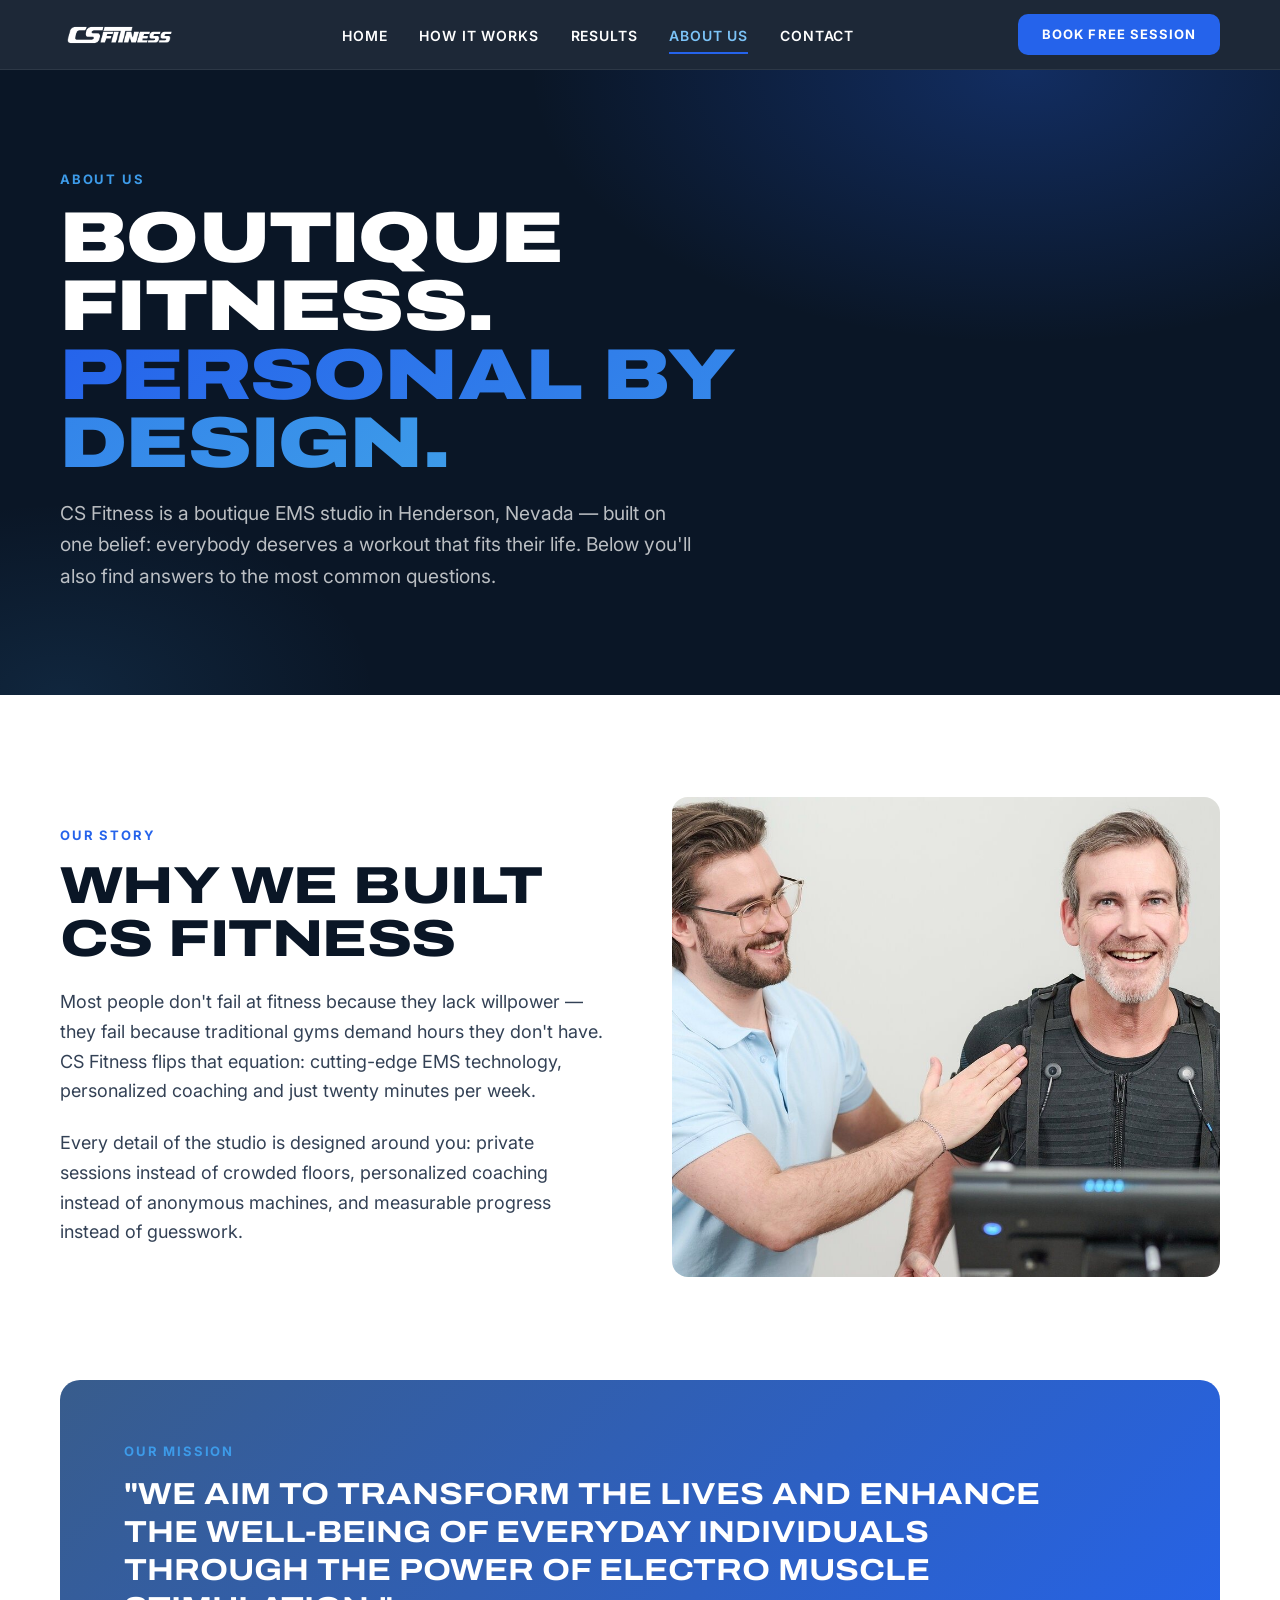
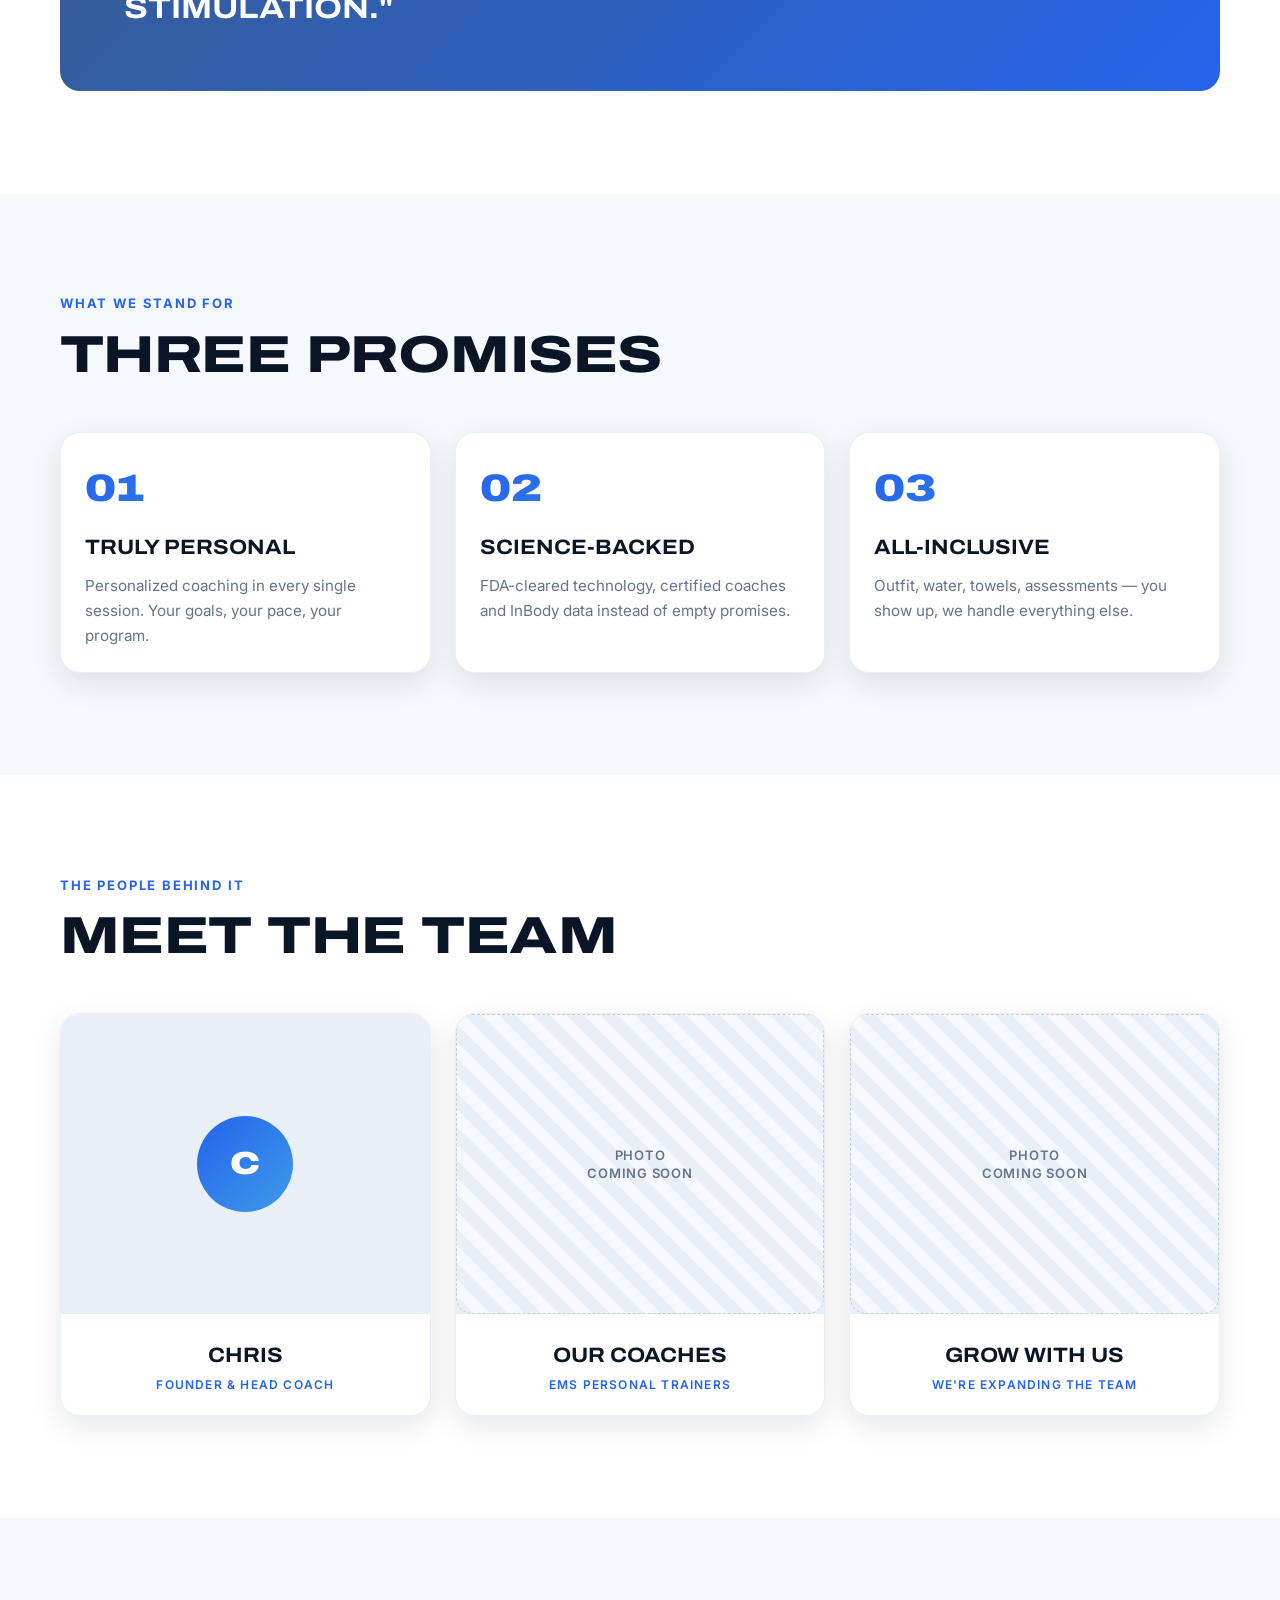
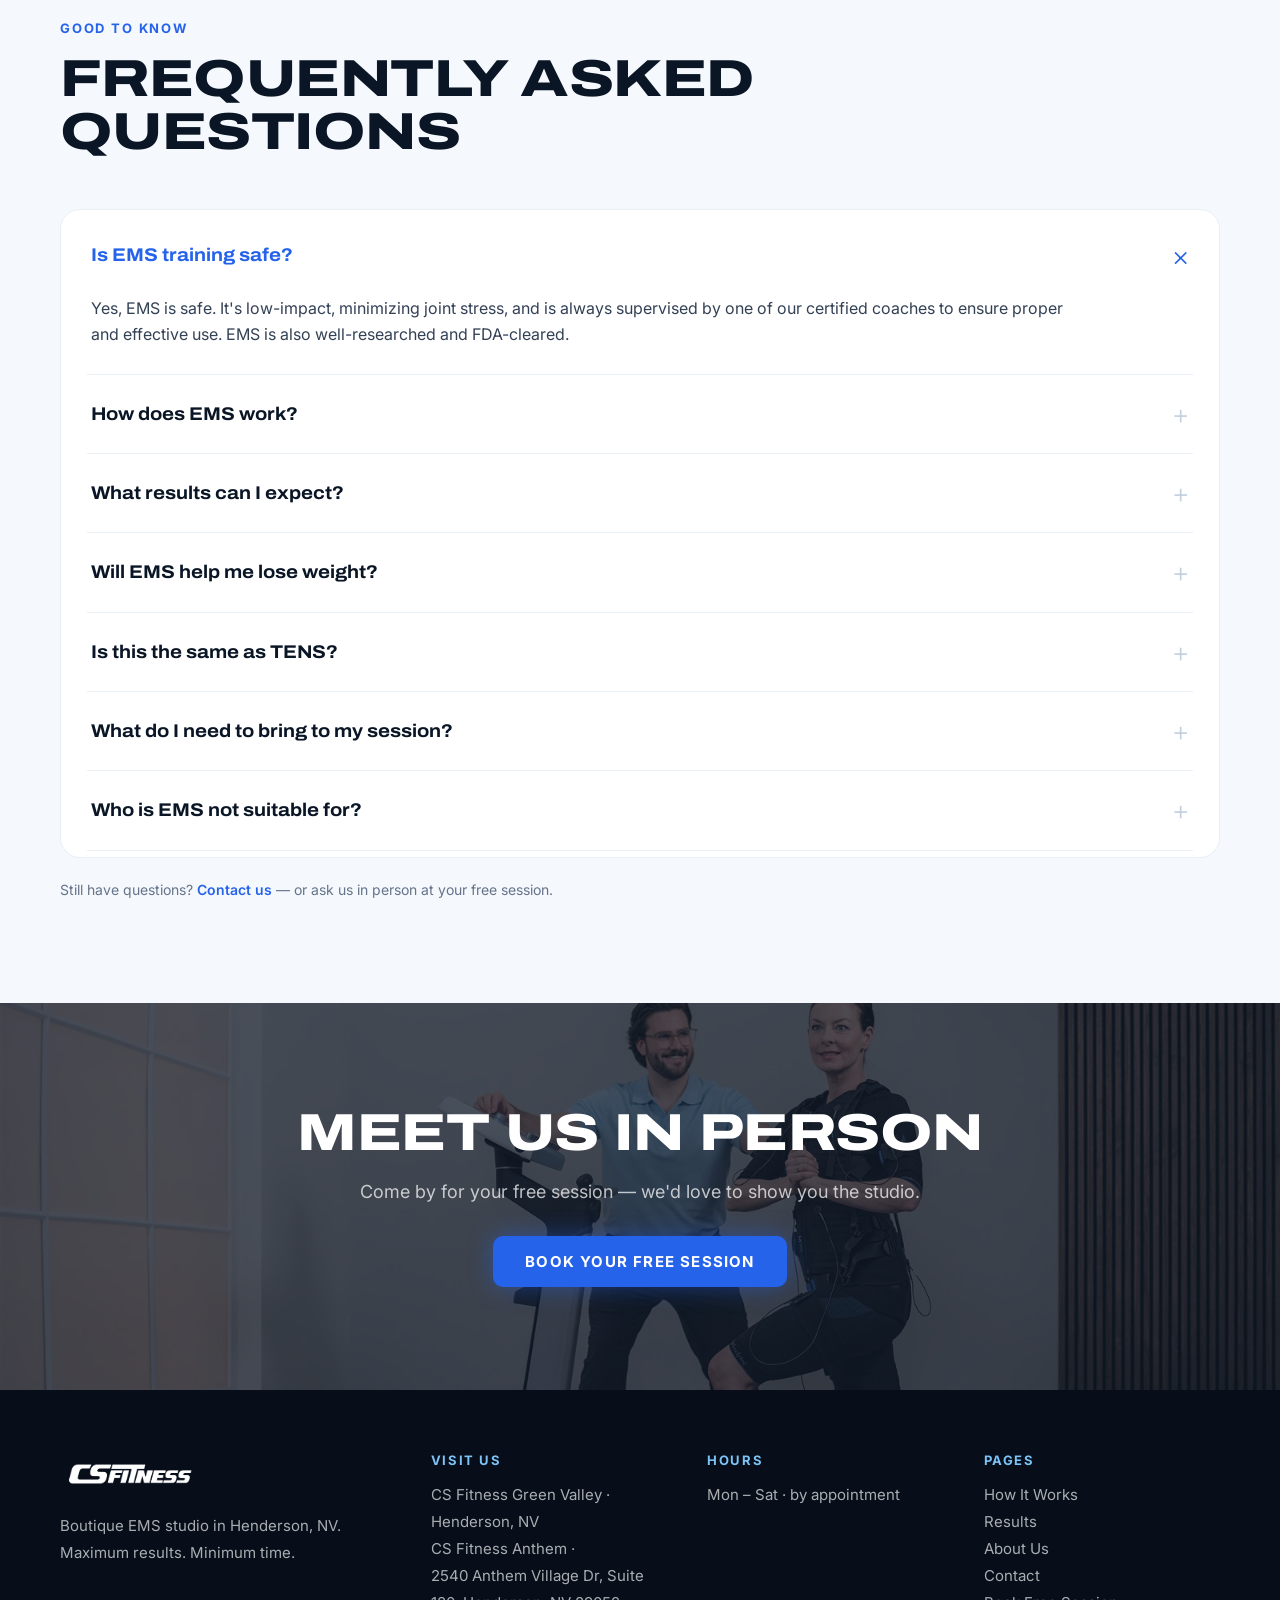
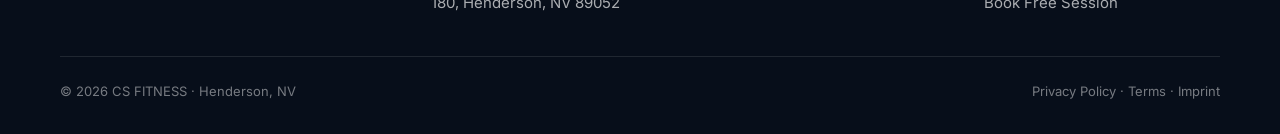
==== commit 0710f2d8: "Studios: Green Valley/Anthem + LeadConnector-Formulare Co-Authored-By: Claude Fable 5 <noreply@anthr" ====
--- a/about.html
+++ b/about.html
@@ -181,7 +181,7 @@
         <img src="img/logo-white.png" alt="CS FITNESS">
         <p>Boutique EMS studio in Henderson, NV.<br>Maximum results. Minimum time.</p>
       </div>
-      <div><h5>Visit Us</h5><p>CS Fitness Henderson · Henderson, NV<br>CS Fitness Anthem Village ·<br>2540 Anthem Village Dr, Suite 180, Henderson, NV 89052</p></div>
+      <div><h5>Visit Us</h5><p>CS Fitness Green Valley · Henderson, NV<br>CS Fitness Anthem ·<br>2540 Anthem Village Dr, Suite 180, Henderson, NV 89052</p></div>
       <div><h5>Hours</h5><p>Mon – Sat · by appointment</p></div>
       <div><h5>Pages</h5><ul>
         <li><a href="how-it-works.html">How It Works</a></li>
--- a/assets/style.css
+++ b/assets/style.css
@@ -306,6 +306,8 @@
 .studio-form-head .t { font: 700 13px/1.3 var(--f-text); letter-spacing: .1em; text-transform: uppercase; }
 .studio-form-head .badge { font: 600 11px/1.4 var(--f-text); letter-spacing: .06em; text-transform: uppercase; background: var(--navy-700); color: var(--sky-300); border-radius: 999px; padding: 6px 12px; }
 .studio-form-shell { border: 1px dashed var(--slate-300); border-top: 0; border-radius: 0 0 var(--r-card) var(--r-card); }
+.studio-form-live { border: 1px solid var(--slate-100); border-top: 0; border-radius: 0 0 var(--r-card) var(--r-card); overflow: hidden; background: #fff; padding: 12px; min-height: 660px; }
+.studio-form-live iframe { display: block; width: 100%; min-height: 640px; }
 
 /* Marker (Leaflet divIcon) */
 .cs-pin { width: 30px; height: 30px; border-radius: 50% 50% 50% 4px; transform: rotate(-45deg); background: var(--electric-500); border: 3px solid #fff; box-shadow: 0 4px 12px rgba(10,22,38,.4); display: grid; place-items: center; }
@@ -336,15 +338,30 @@
 /* ---------- Mobile ---------- */
 @media (max-width: 860px) {
   body { font-size: 16px; }
-  .nav-links, .nav-cta { display: none; }
-  .nav-burger { display: block; }
-  .nav.open .nav-links {
-    display: flex; flex-direction: column; gap: 4px;
-    position: absolute; left: 0; right: 0; top: 100%;
-    background: var(--navy-950); padding: 16px 24px 24px;
-    border-bottom: 1px solid rgba(255,255,255,.08);
+  /* Mobile-Nav: Burger LINKS (Slide-out-Menü), Logo MITTIG, Book-CTA RECHTS */
+  /* Kein backdrop-filter auf Mobile: er würde die Nav zum Containing-Block für den
+     fixed positionierten Drawer machen (Drawer bliebe in der Nav gefangen). */
+  .nav { backdrop-filter: none; -webkit-backdrop-filter: none; background: rgba(10,22,38,.97); }
+  .nav-inner { position: relative; z-index: 46; } /* Leiste (Burger/Logo/CTA) über dem Drawer halten */
+  .nav-burger { display: block; order: -1; padding: 4px 2px; }
+  .nav-logo { position: absolute; left: 50%; transform: translateX(-50%); }
+  .nav-logo img { height: 22px; }
+  .nav-cta { display: inline-block; margin-left: auto; padding: 9px 10px; font-size: 9.5px; letter-spacing: .03em; white-space: nowrap; }
+  .nav-links {
+    display: flex; flex-direction: column; gap: 2px;
+    position: fixed; top: 0; left: 0; bottom: 0; width: min(78vw, 300px);
+    background: var(--navy-950); padding: 92px 26px 26px;
+    transform: translateX(-105%); transition: transform .28s cubic-bezier(0.22, 1, 0.36, 1);
+    z-index: 45; box-shadow: 24px 0 60px rgba(0,0,0,.45);
   }
-  .nav.open .nav-links a { display: block; padding: 12px 0; font-size: 15px; }
+  .nav.open .nav-links { transform: translateX(0); }
+  .nav-links a { display: block; padding: 13px 0; font-size: 15px; border-bottom: 1px solid rgba(255,255,255,.07); }
+  /* Burger animiert zum X, dient als Schließen-Button (liegt über dem Drawer) */
+  .nav-burger span { transition: transform .25s ease, opacity .2s ease; }
+  .nav.open .nav-burger span:nth-child(1) { transform: translateY(8px) rotate(45deg); }
+  .nav.open .nav-burger span:nth-child(2) { opacity: 0; }
+  .nav.open .nav-burger span:nth-child(3) { transform: translateY(-8px) rotate(-45deg); }
+  @media (prefers-reduced-motion: reduce) { .nav-links, .nav-burger span { transition: none; } }
   .grid-2, .grid-3, .grid-4, .grid-5, .footer .cols { grid-template-columns: 1fr; }
   .grid-2 { gap: 28px; }
   .stat-strip { gap: 24px 36px; }
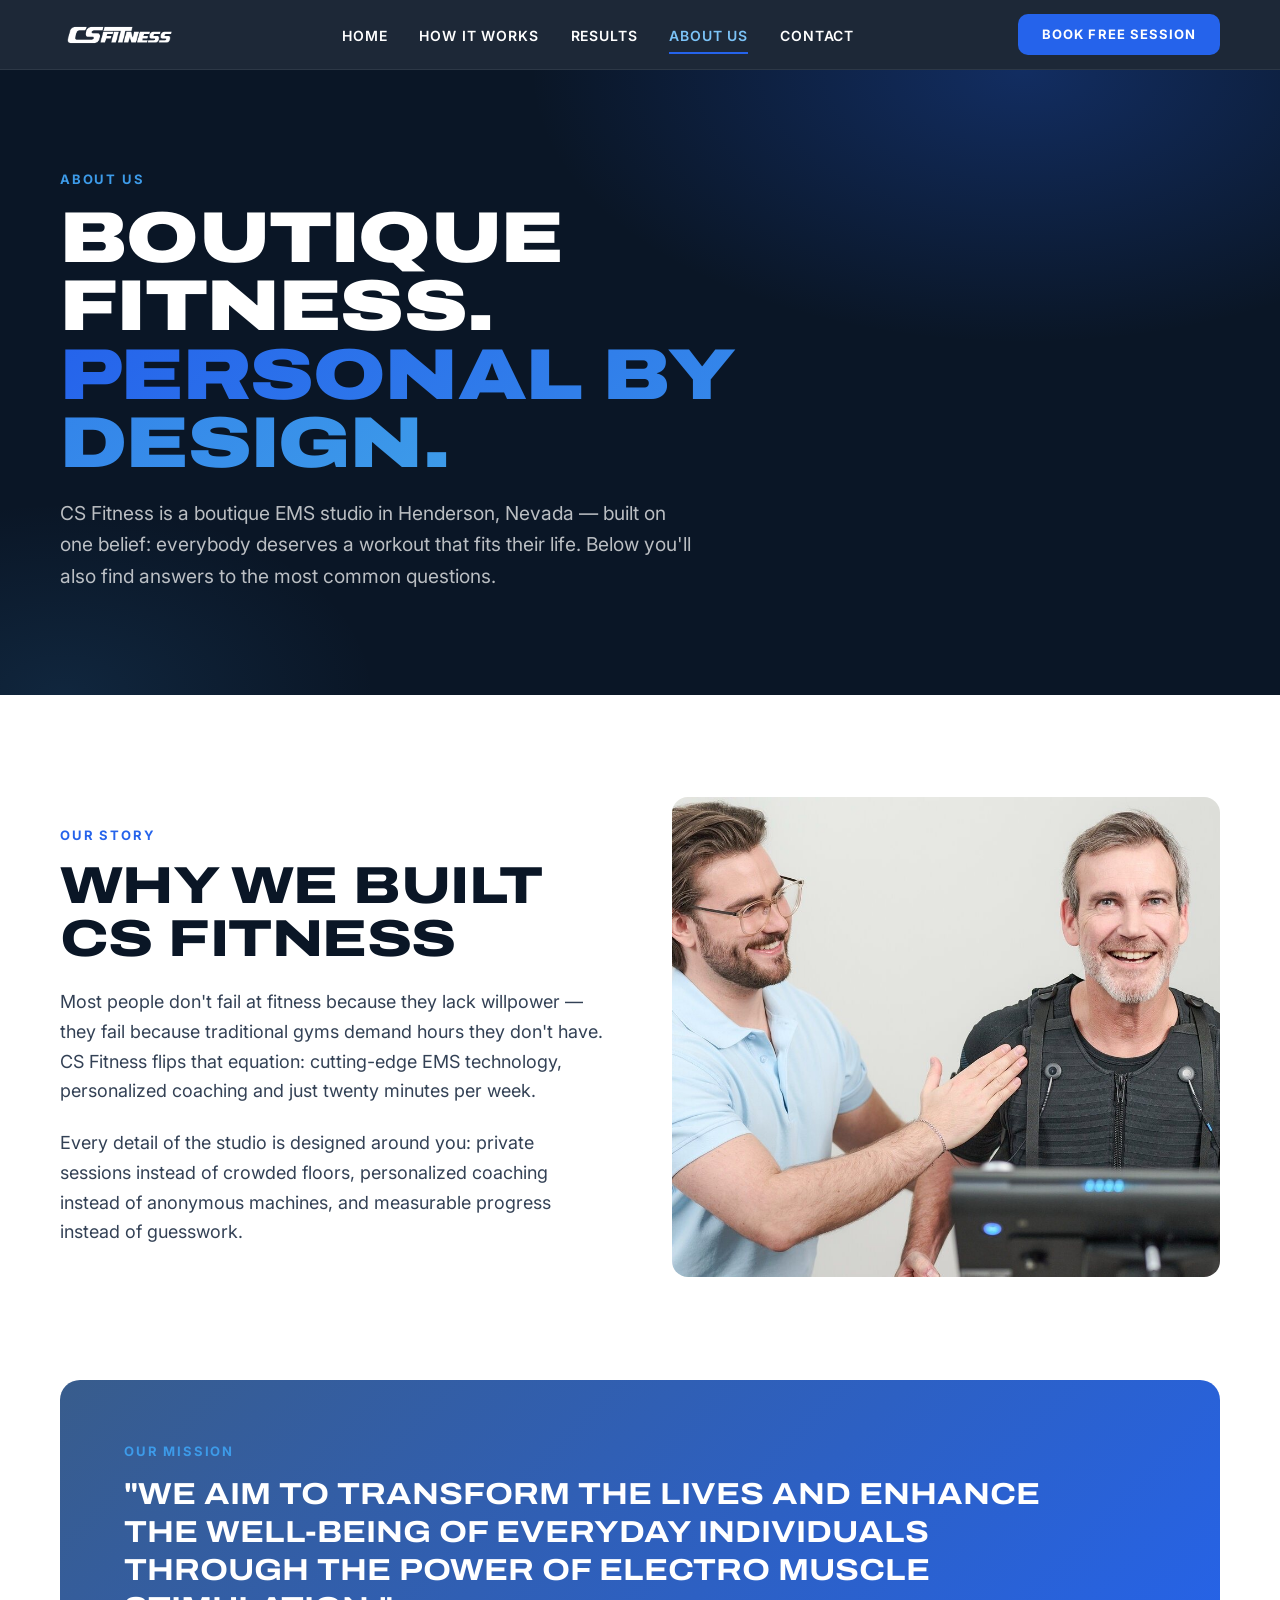
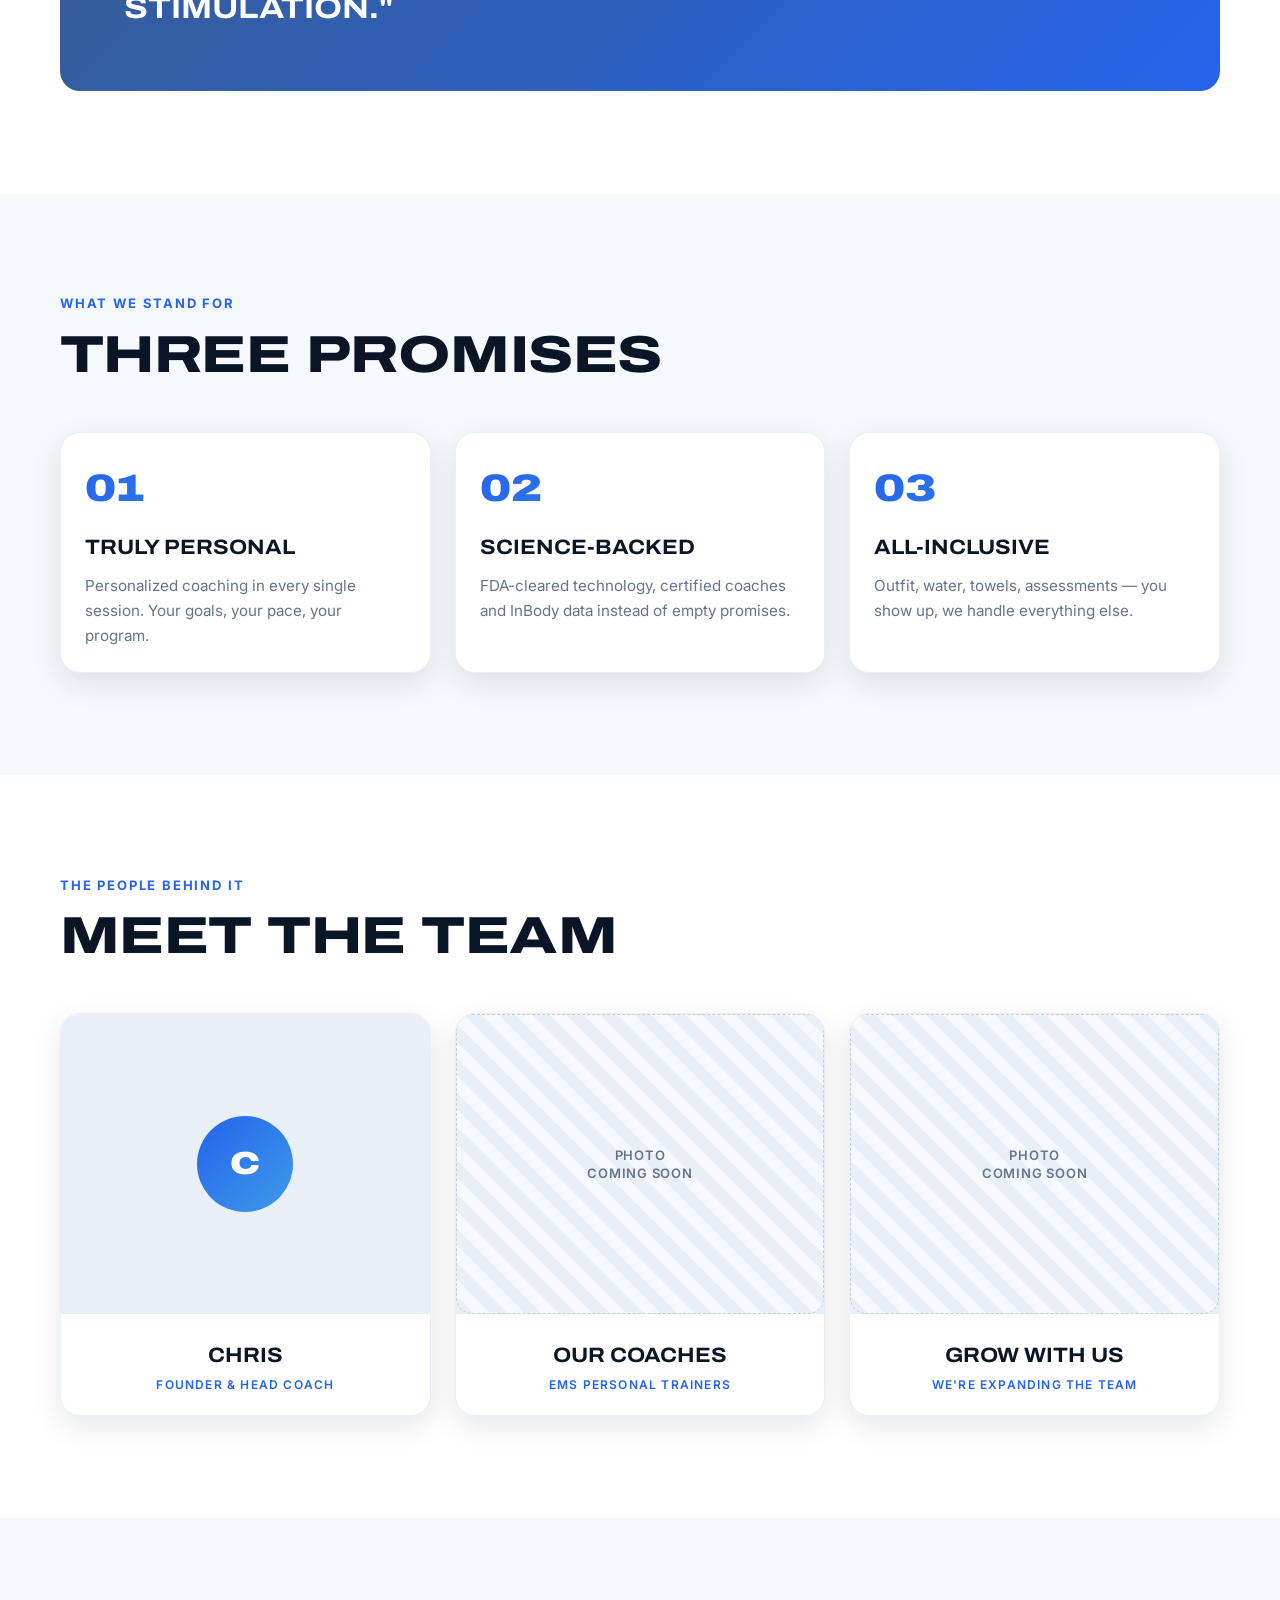
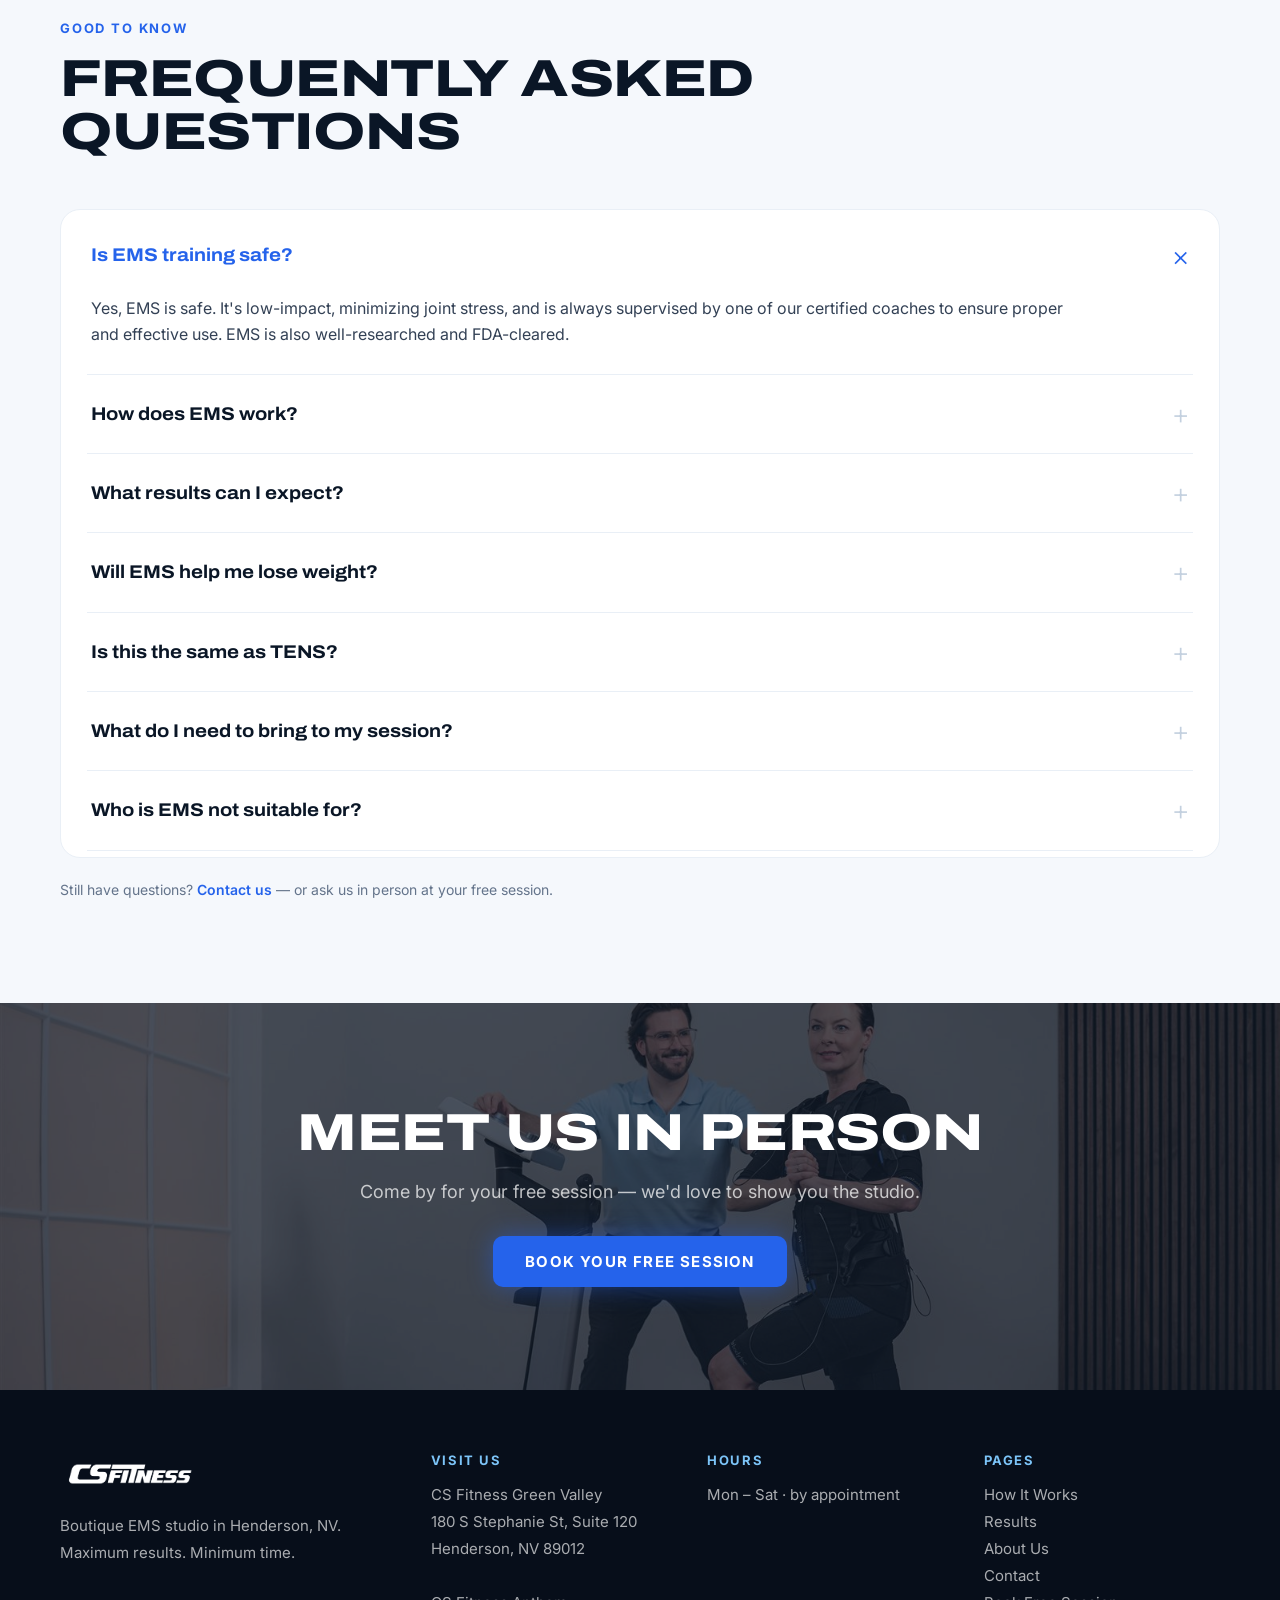
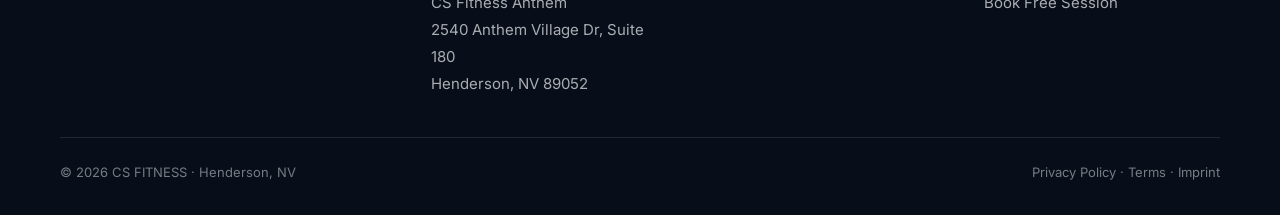
==== commit 8f6050ce: "Formularrahmen als eine Karte + Green-Valley-Adresse Co-Authored-By: Claude Opus 5 <noreply@anthropi" ====
--- a/about.html
+++ b/about.html
@@ -181,7 +181,7 @@
         <img src="img/logo-white.png" alt="CS FITNESS">
         <p>Boutique EMS studio in Henderson, NV.<br>Maximum results. Minimum time.</p>
       </div>
-      <div><h5>Visit Us</h5><p>CS Fitness Green Valley · Henderson, NV<br>CS Fitness Anthem ·<br>2540 Anthem Village Dr, Suite 180, Henderson, NV 89052</p></div>
+      <div><h5>Visit Us</h5><p>CS Fitness Green Valley<br>180 S Stephanie St, Suite 120<br>Henderson, NV 89012<br><br>CS Fitness Anthem<br>2540 Anthem Village Dr, Suite 180<br>Henderson, NV 89052</p></div>
       <div><h5>Hours</h5><p>Mon – Sat · by appointment</p></div>
       <div><h5>Pages</h5><ul>
         <li><a href="how-it-works.html">How It Works</a></li>
--- a/assets/style.css
+++ b/assets/style.css
@@ -302,12 +302,17 @@
 .loc-banner .row { display: flex; gap: 10px; align-items: baseline; padding: 4px 0; font-size: .88rem; line-height: 1.5; }
 .loc-banner .row .ic { flex: 0 0 18px; text-align: center; color: var(--sky-300); font-size: .85rem; }
 .loc-banner a { color: var(--sky-300); }
-.studio-form-head { background: var(--navy-900); color: #fff; border-radius: var(--r-card) var(--r-card) 0 0; padding: 16px 22px; display: flex; justify-content: space-between; align-items: center; gap: 12px; flex-wrap: wrap; }
-.studio-form-head .t { font: 700 13px/1.3 var(--f-text); letter-spacing: .1em; text-transform: uppercase; }
-.studio-form-head .badge { font: 600 11px/1.4 var(--f-text); letter-spacing: .06em; text-transform: uppercase; background: var(--navy-700); color: var(--sky-300); border-radius: 999px; padding: 6px 12px; }
-.studio-form-shell { border: 1px dashed var(--slate-300); border-top: 0; border-radius: 0 0 var(--r-card) var(--r-card); }
-.studio-form-live { border: 1px solid var(--slate-100); border-top: 0; border-radius: 0 0 var(--r-card) var(--r-card); overflow: hidden; background: #fff; padding: 12px; min-height: 660px; }
-.studio-form-live iframe { display: block; width: 100%; min-height: 640px; }
+/* Studio-Anfrageformular: EINE Karte — Header + Formular, ohne Doppelrahmen */
+.studio-form { max-width: 900px; margin: 0 auto; background: #fff; border-radius: var(--r-card); overflow: hidden; box-shadow: 0 20px 55px rgba(10,22,38,.13); }
+.studio-form-head { position: relative; background: var(--g-depth); color: #fff; padding: 22px 30px; }
+.studio-form-head::after { content: ""; position: absolute; left: 0; right: 0; bottom: 0; height: 3px; background: var(--g-impulse); }
+.studio-form-head .t { display: block; font-family: var(--f-disp); font-stretch: 112%; font-weight: 700; text-transform: uppercase; font-size: 1.1rem; line-height: 1.2; }
+.studio-form-head .sub { display: block; margin-top: 5px; font: 500 13px/1.45 var(--f-text); color: var(--on-dark); }
+.studio-form-live { background: #fff; }
+.studio-form-live iframe { display: block; width: 100%; min-height: 660px; border: 0; }
+.studio-form-empty { padding: clamp(28px, 5vw, 44px) 24px; text-align: center; background: var(--slate-050); }
+.studio-form-empty p { font-size: 1rem; color: var(--slate-500); margin-bottom: 18px; }
+@media (max-width: 640px) { .studio-form-head { padding: 18px 20px; } }
 
 /* Marker (Leaflet divIcon) */
 .cs-pin { width: 30px; height: 30px; border-radius: 50% 50% 50% 4px; transform: rotate(-45deg); background: var(--electric-500); border: 3px solid #fff; box-shadow: 0 4px 12px rgba(10,22,38,.4); display: grid; place-items: center; }
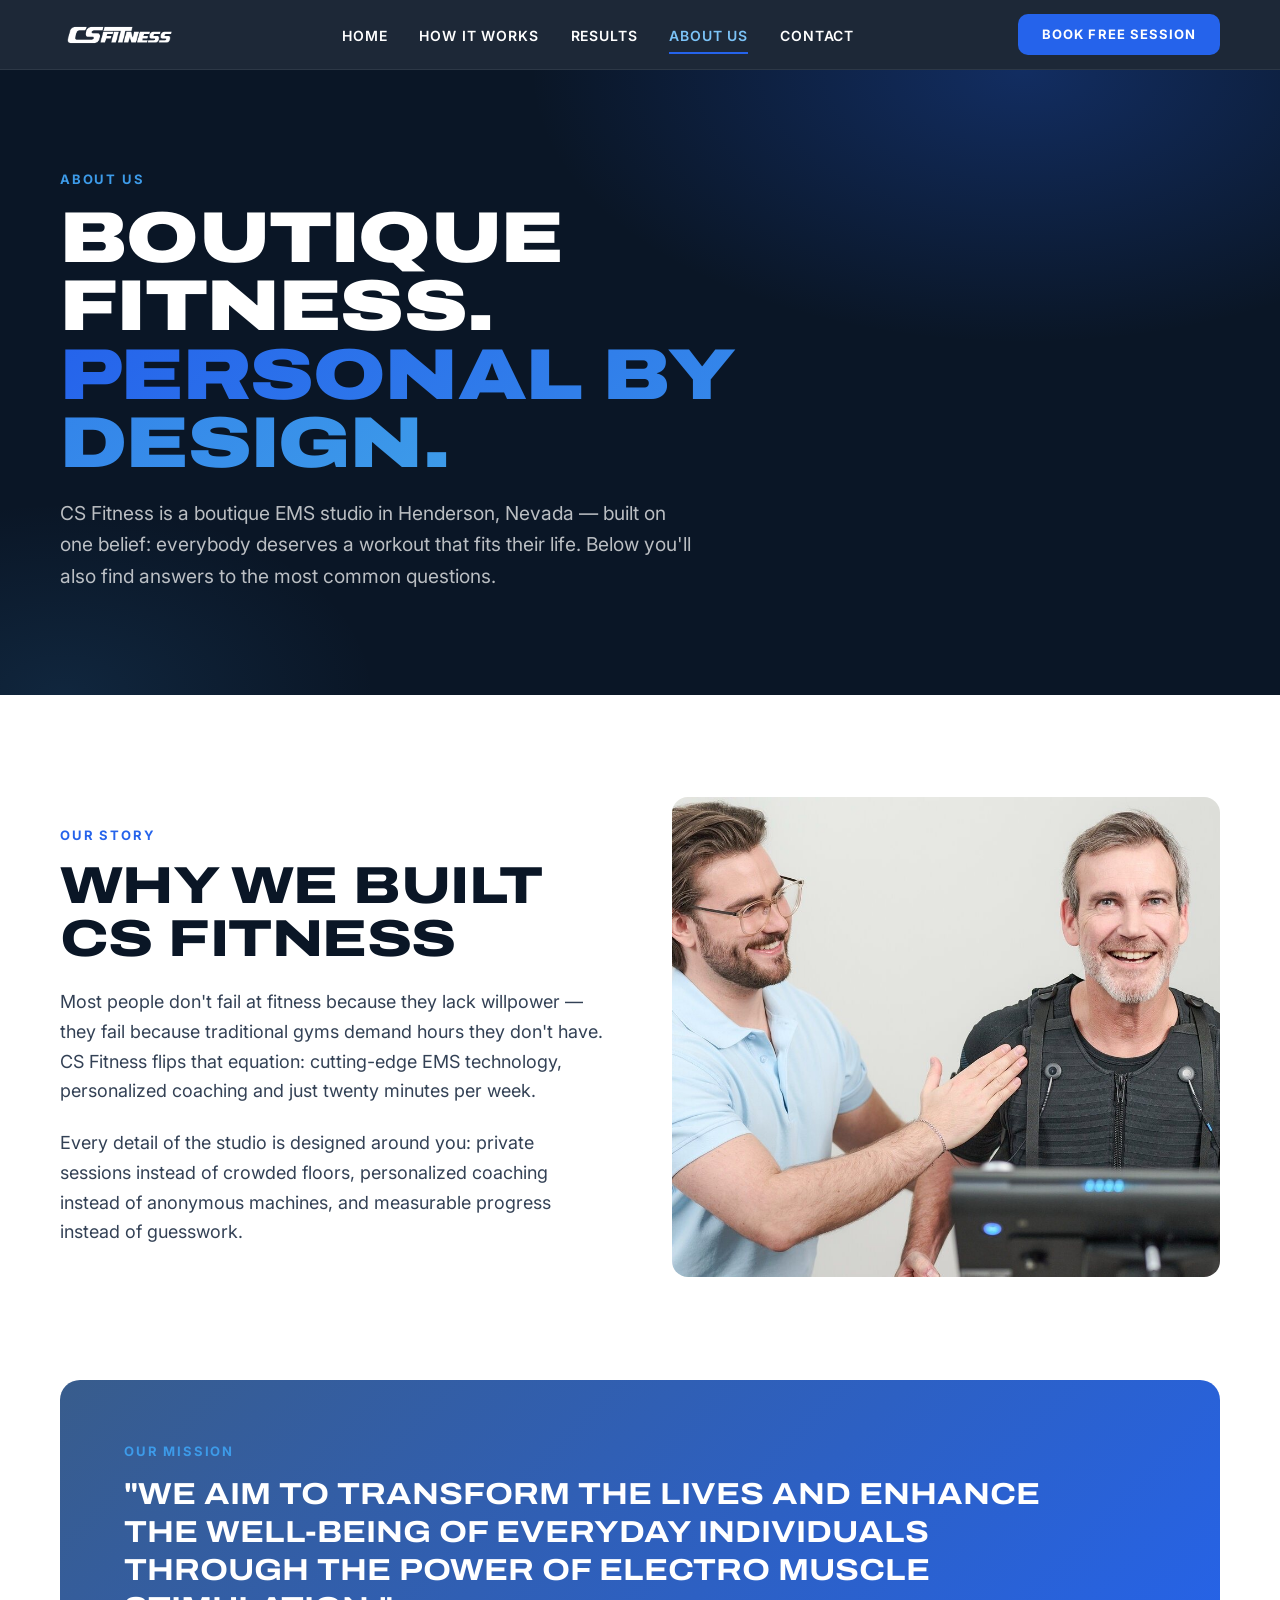
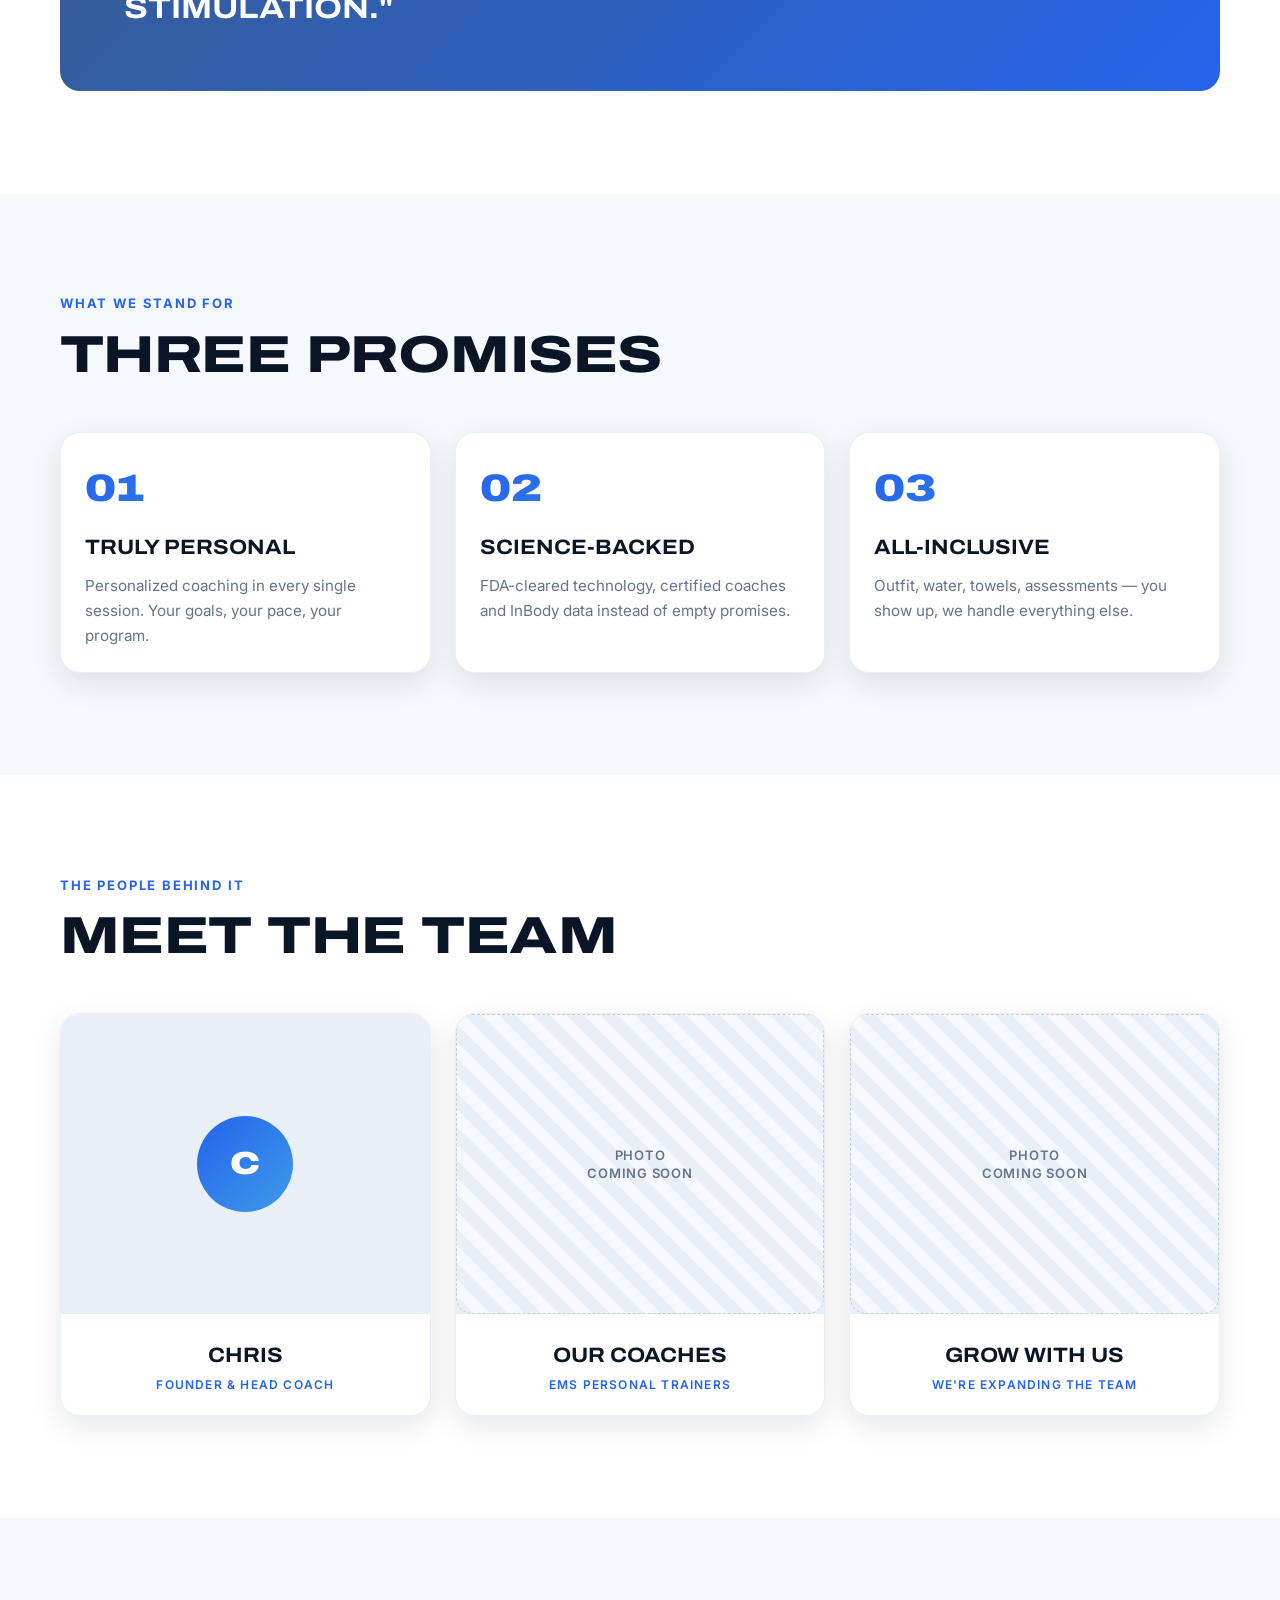
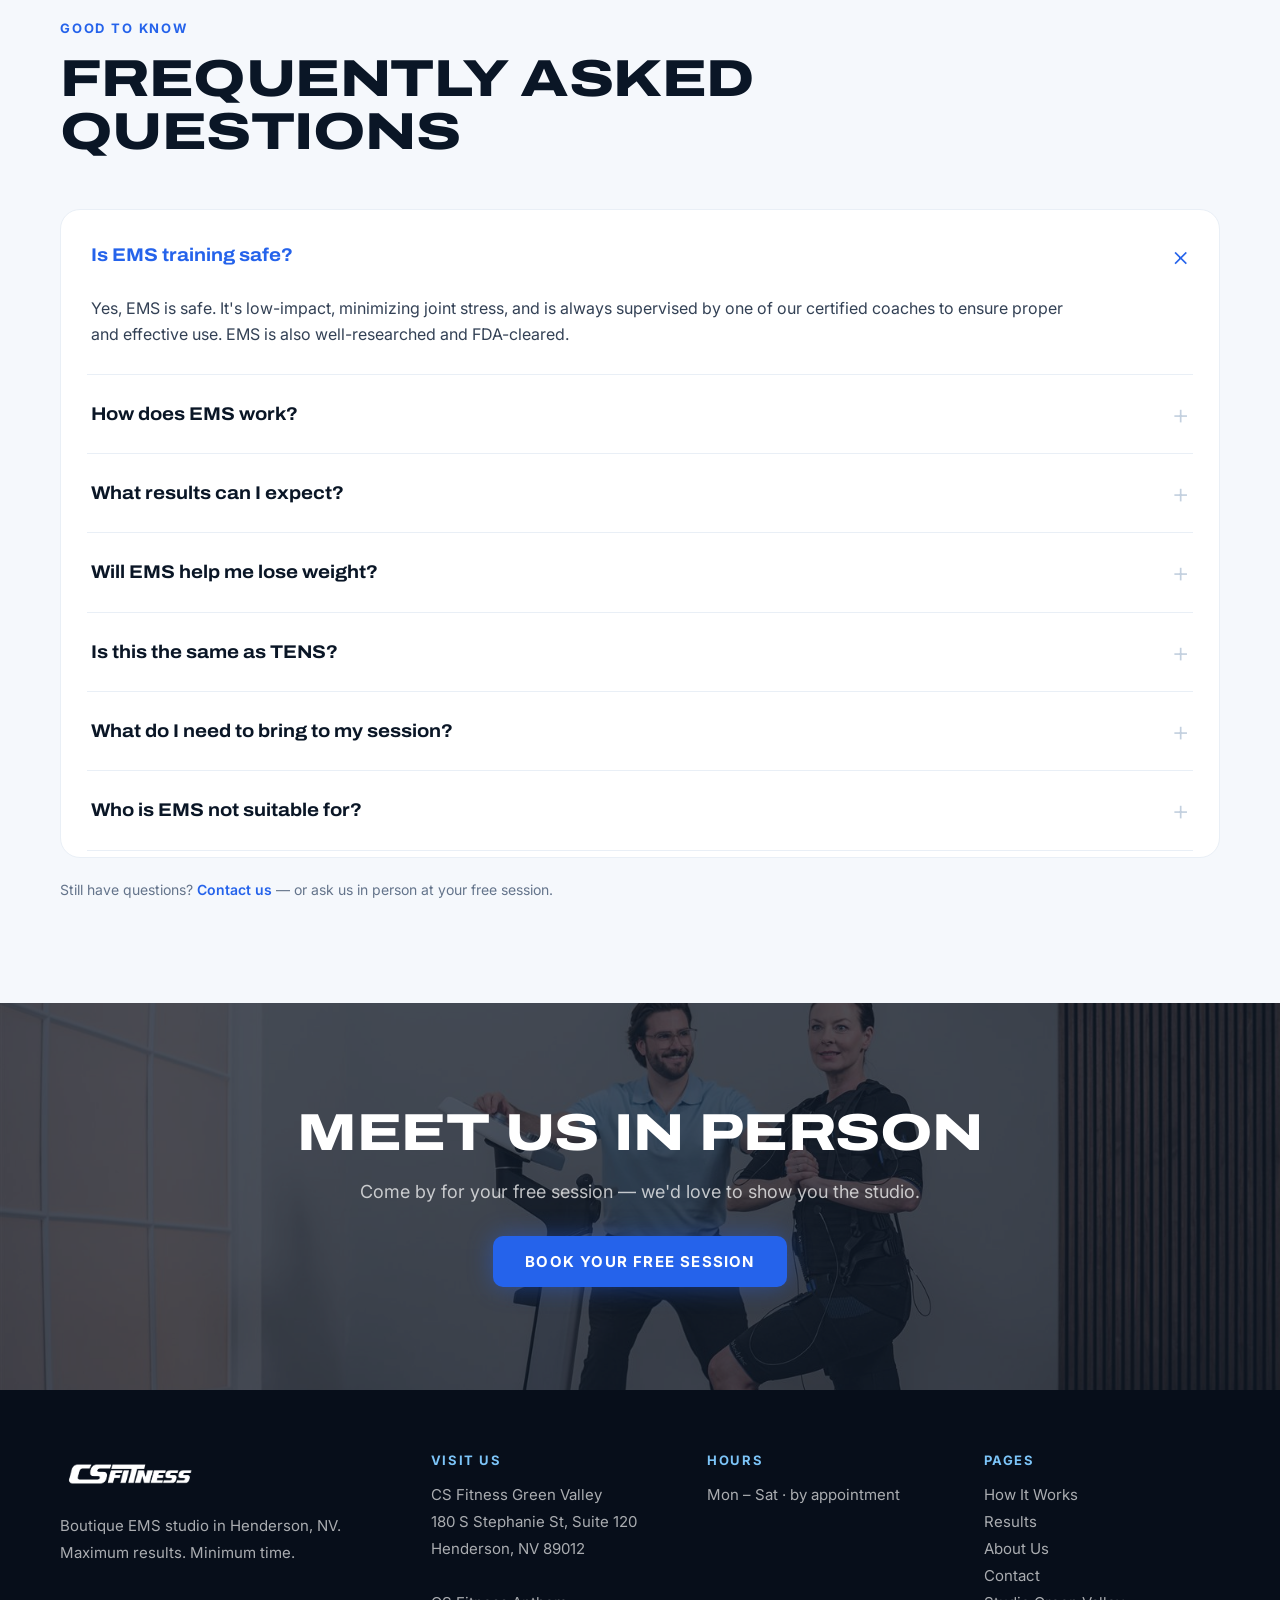
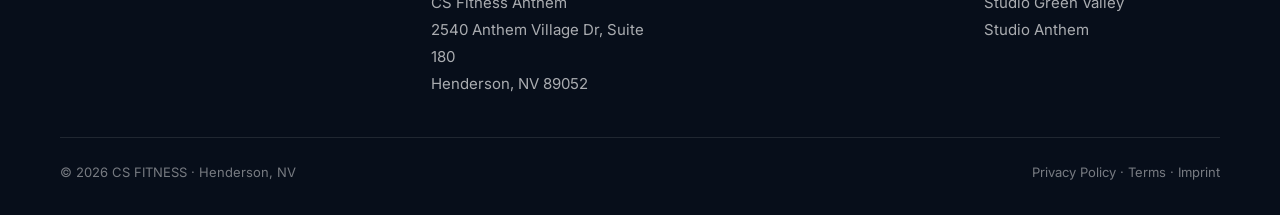
==== commit a239b50b: "Buchungs-Modal global + zwei Studio-Landingpages Co-Authored-By: Claude Opus 5 <noreply@anthropic.co" ====
--- a/about.html
+++ b/about.html
@@ -31,7 +31,7 @@
       <li><a href="about.html" class="active">About Us</a></li>
       <li><a href="contact.html">Contact</a></li>
     </ul>
-    <a class="btn btn-primary nav-cta" href="book.html">Book Free Session</a>
+    <a class="btn btn-primary nav-cta js-book"  href="#book">Book Free Session</a>
     <button class="nav-burger" aria-label="Menu" onclick="document.getElementById('nav').classList.toggle('open')"><span></span><span></span><span></span></button>
   </div>
 </header>
@@ -170,7 +170,7 @@
   <div class="container">
     <h2>Meet us in person</h2>
     <p>Come by for your free session — we'd love to show you the studio.</p>
-    <a class="btn btn-primary" href="book.html">Book Your Free Session</a>
+    <a class="btn btn-primary js-book"  href="#book">Book Your Free Session</a>
   </div>
 </section>
 
@@ -188,12 +188,15 @@
         <li><a href="results.html">Results</a></li>
         <li><a href="about.html">About Us</a></li>
         <li><a href="contact.html">Contact</a></li>
-        <li><a href="book.html">Book Free Session</a></li>
+        <li><a href="studio-green-valley.html">Studio Green Valley</a></li>
+        <li><a href="studio-anthem.html">Studio Anthem</a></li>
       </ul></div>
     </div>
     <div class="legal"><span>© 2026 CS FITNESS · Henderson, NV</span><span>Privacy Policy · Terms · Imprint</span></div>
   </div>
 </footer>
 
+<script src="assets/locations.js"></script>
+<script src="assets/booking-modal.js"></script>
 </body>
 </html>
--- a/assets/style.css
+++ b/assets/style.css
@@ -313,6 +313,73 @@
 .studio-form-empty { padding: clamp(28px, 5vw, 44px) 24px; text-align: center; background: var(--slate-050); }
 .studio-form-empty p { font-size: 1rem; color: var(--slate-500); margin-bottom: 18px; }
 @media (max-width: 640px) { .studio-form-head { padding: 18px 20px; } }
+
+/* ============================================================
+   STUDIO-LANDINGPAGE (Layout abgeleitet von body20.com/location/*)
+   ============================================================ */
+.studio-hero { background: var(--navy-950); padding: clamp(2.5rem, 6vw, 5rem) 0 clamp(3rem, 6vw, 5rem); }
+.studio-hero .inner { display: grid; grid-template-columns: minmax(0, 1fr) minmax(0, 480px); gap: clamp(32px, 5vw, 72px); align-items: start; }
+.studio-hero h1 { color: #fff; font-size: clamp(2.6rem, 6vw, 5.2rem); line-height: .92; letter-spacing: -.015em; }
+.studio-hero h1 .grad-text { display: block; font-size: .40em; letter-spacing: .01em; margin-top: 12px; }
+.studio-hero .intro { color: var(--on-dark); font-size: clamp(1rem, 1.4vw, 1.15rem); line-height: 1.65; max-width: 46ch; margin: 22px 0 28px; }
+.studio-facts { display: grid; gap: 14px; margin-top: 26px; padding-top: 26px; border-top: 1px solid rgba(255,255,255,.12); }
+.studio-facts .f { display: flex; gap: 14px; align-items: flex-start; color: var(--on-dark); font-size: .98rem; line-height: 1.5; }
+.studio-facts .f .ic { flex: 0 0 22px; text-align: center; color: var(--sky-300); }
+.studio-facts .f b { color: #fff; font-weight: 600; }
+.studio-facts .f a { color: var(--sky-300); }
+.gmark { display: inline-flex; align-items: center; gap: 9px; }
+.gmark .stars { color: #FBBC05; letter-spacing: 2px; }
+.gmark .val { font-family: var(--f-disp); font-stretch: 115%; font-weight: 800; color: #fff; font-size: 1.05rem; }
+.hero-form { background: #fff; border-radius: var(--r-card); overflow: hidden; box-shadow: 0 26px 70px rgba(0,0,0,.45); }
+.hero-form .hf-head { background: var(--g-impulse); color: #fff; padding: 20px 26px; }
+.hero-form .hf-head .t { display: block; font-family: var(--f-disp); font-stretch: 112%; font-weight: 800; text-transform: uppercase; font-size: 1.12rem; line-height: 1.2; }
+.hero-form .hf-head .s { display: block; margin-top: 5px; font: 500 13px/1.45 var(--f-text); color: rgba(255,255,255,.85); }
+.hero-form .hf-body iframe { display: block; width: 100%; min-height: 660px; border: 0; }
+@media (max-width: 1040px) { .studio-hero .inner { grid-template-columns: 1fr; } .hero-form { max-width: 560px; } }
+
+/* Foto-Slider */
+.slider { position: relative; }
+.slider .track { display: flex; gap: 16px; overflow-x: auto; scroll-snap-type: x mandatory; scrollbar-width: none; padding-bottom: 6px; }
+.slider .track::-webkit-scrollbar { display: none; }
+.slider .track > * { flex: 0 0 min(420px, 78%); scroll-snap-align: center; }
+.slider .ph-img { aspect-ratio: 4/3; }
+.slider .nav-btn { position: absolute; top: 50%; transform: translateY(-50%); width: 46px; height: 46px; border-radius: 50%; border: 0; background: var(--electric-500); color: #fff; font-size: 21px; cursor: pointer; z-index: 3; box-shadow: 0 8px 22px rgba(10,22,38,.3); display: grid; place-items: center; }
+.slider .nav-btn:hover { background: var(--electric-400); }
+.slider .prev { left: -10px; } .slider .next { right: -10px; }
+@media (max-width: 860px) { .slider .prev { left: 2px; } .slider .next { right: 2px; } }
+
+/* Bild-Platzhalter (Fotos folgen) */
+.ph-img { background: var(--slate-100); border: 1px dashed var(--slate-300); border-radius: var(--r-img); display: grid; place-items: center; color: var(--slate-300); }
+.ph-img::after { content: ""; width: 42px; height: 42px; border: 2px solid currentColor; border-radius: 8px; box-shadow: inset 0 0 0 2px transparent; }
+.sec-dark .ph-img, .on-dark .ph-img { background: var(--navy-800); border-color: var(--navy-700); color: var(--navy-700); }
+
+/* Studio-Details (3 Spalten wie body20) */
+.details-grid { display: grid; grid-template-columns: repeat(3, 1fr); gap: clamp(20px, 3vw, 40px); }
+.details-grid h4 { font-size: 1rem; margin-bottom: 14px; color: #fff; }
+.details-grid p, .details-grid li { color: var(--on-dark); font-size: .95rem; line-height: 1.7; }
+.details-grid a { color: var(--sky-300); }
+.hours-table { list-style: none; }
+.hours-table li { display: flex; justify-content: space-between; gap: 16px; padding: 5px 0; border-bottom: 1px solid rgba(255,255,255,.08); max-width: 260px; }
+.hours-table li:last-child { border-bottom: 0; }
+.hours-table li span:first-child { font-weight: 600; color: #fff; }
+@media (max-width: 860px) { .details-grid { grid-template-columns: 1fr; } }
+
+/* Review-Bar (Google) */
+.review-bar { display: grid; grid-template-columns: 280px 1fr; gap: clamp(24px, 4vw, 48px); align-items: center; }
+.review-score { text-align: center; background: #fff; border: 1px solid var(--slate-100); border-radius: var(--r-card); padding: 28px 22px; box-shadow: var(--shadow-card); }
+.review-score .big { font-family: var(--f-disp); font-stretch: 125%; font-weight: 900; font-size: 3.2rem; line-height: 1; color: var(--navy-900); }
+.review-score .stars { color: #FBBC05; font-size: 1.2rem; letter-spacing: 3px; margin: 8px 0 6px; }
+.review-score .src { font: 600 13px/1.4 var(--f-text); color: var(--slate-500); }
+.review-cards { display: grid; grid-template-columns: repeat(3, 1fr); gap: 16px; }
+.review-cards .ph-card { background: #fff; border: 1px dashed var(--slate-300); border-radius: var(--r-card); min-height: 168px; display: grid; place-items: center; color: var(--slate-300); font: 600 13px/1.4 var(--f-text); letter-spacing: .06em; text-transform: uppercase; text-align: center; padding: 16px; }
+@media (max-width: 860px) { .review-bar { grid-template-columns: 1fr; } .review-cards { grid-template-columns: 1fr; } }
+
+/* CTA-Banner unten */
+.cta-banner { background: var(--g-impulse); padding: clamp(2.6rem, 5vw, 4rem) 0; text-align: center; }
+.cta-banner h2 { color: #fff; margin-bottom: 14px; }
+.cta-banner p { color: rgba(255,255,255,.88); margin-bottom: 26px; font-size: 1.05rem; }
+.cta-banner .btn { background: #fff; color: var(--navy-900); }
+.cta-banner .btn:hover { background: var(--navy-900); color: #fff; }
 
 /* Marker (Leaflet divIcon) */
 .cs-pin { width: 30px; height: 30px; border-radius: 50% 50% 50% 4px; transform: rotate(-45deg); background: var(--electric-500); border: 3px solid #fff; box-shadow: 0 4px 12px rgba(10,22,38,.4); display: grid; place-items: center; }
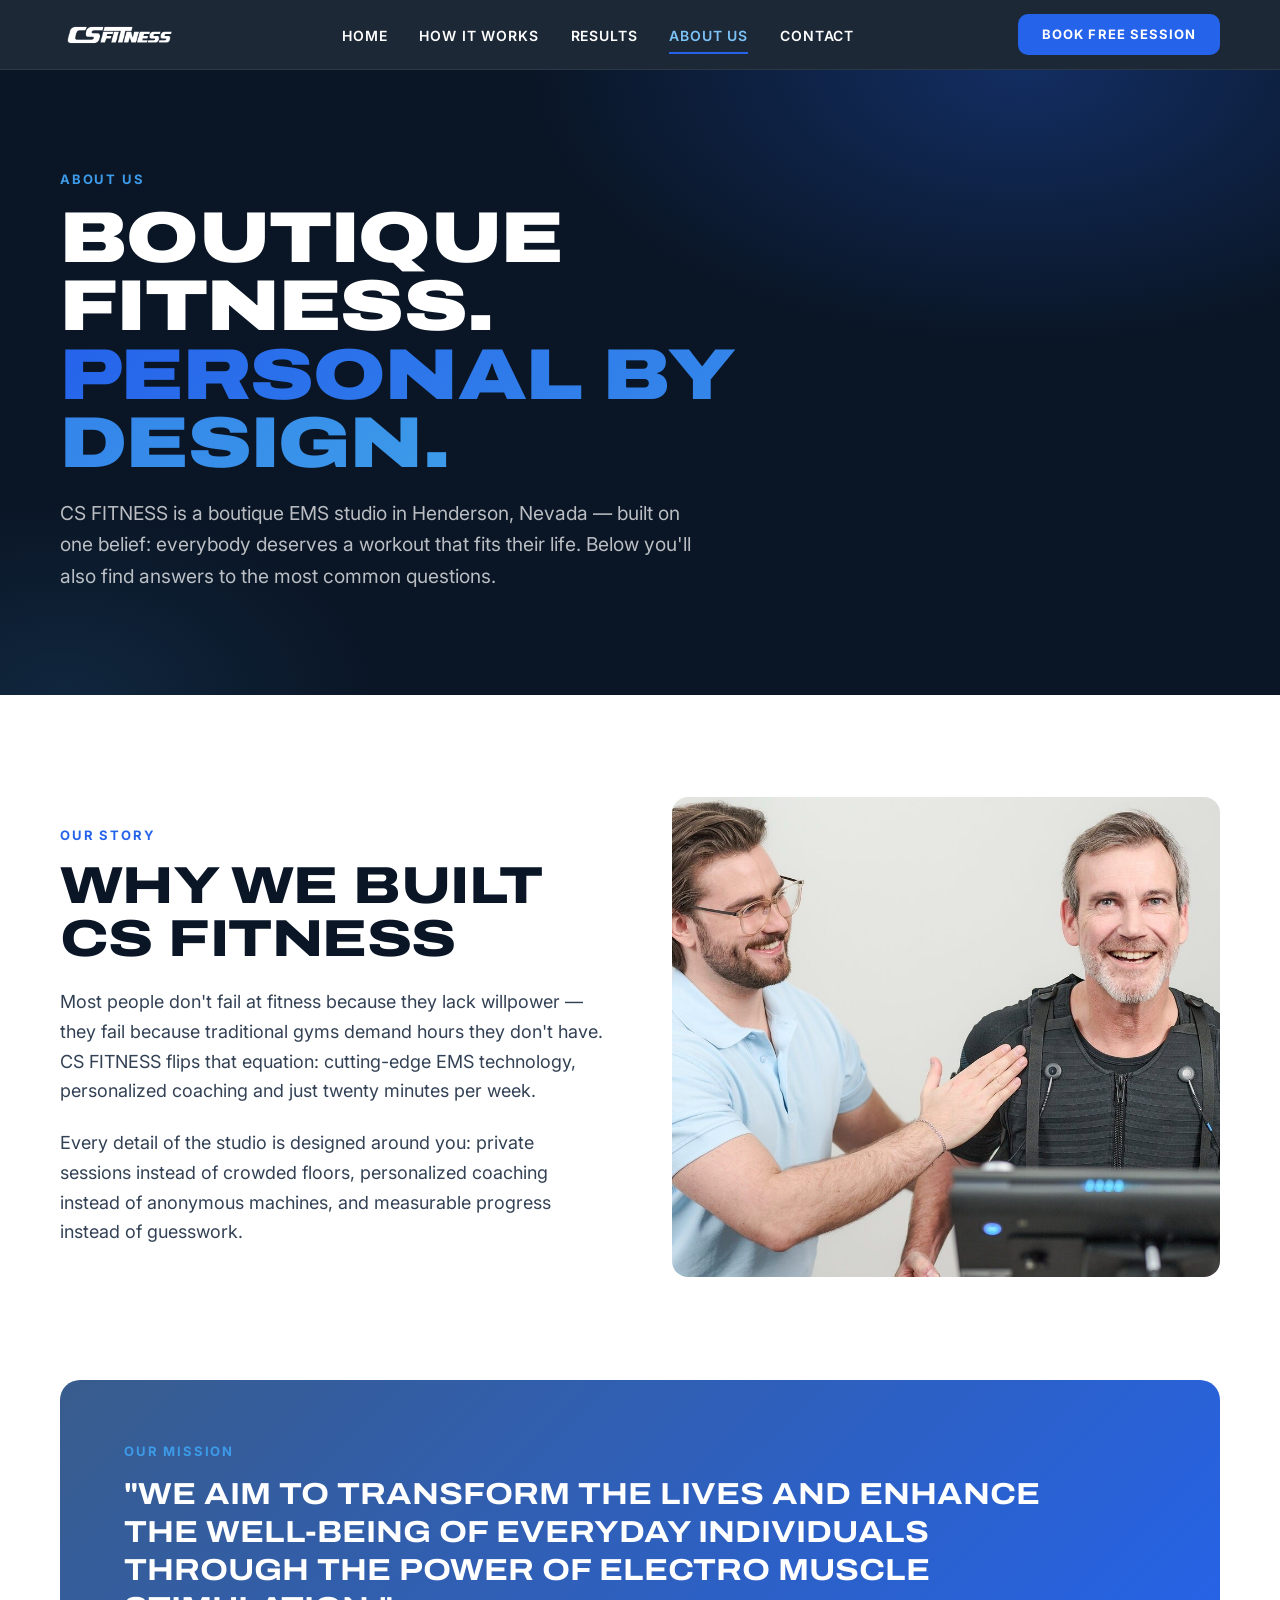
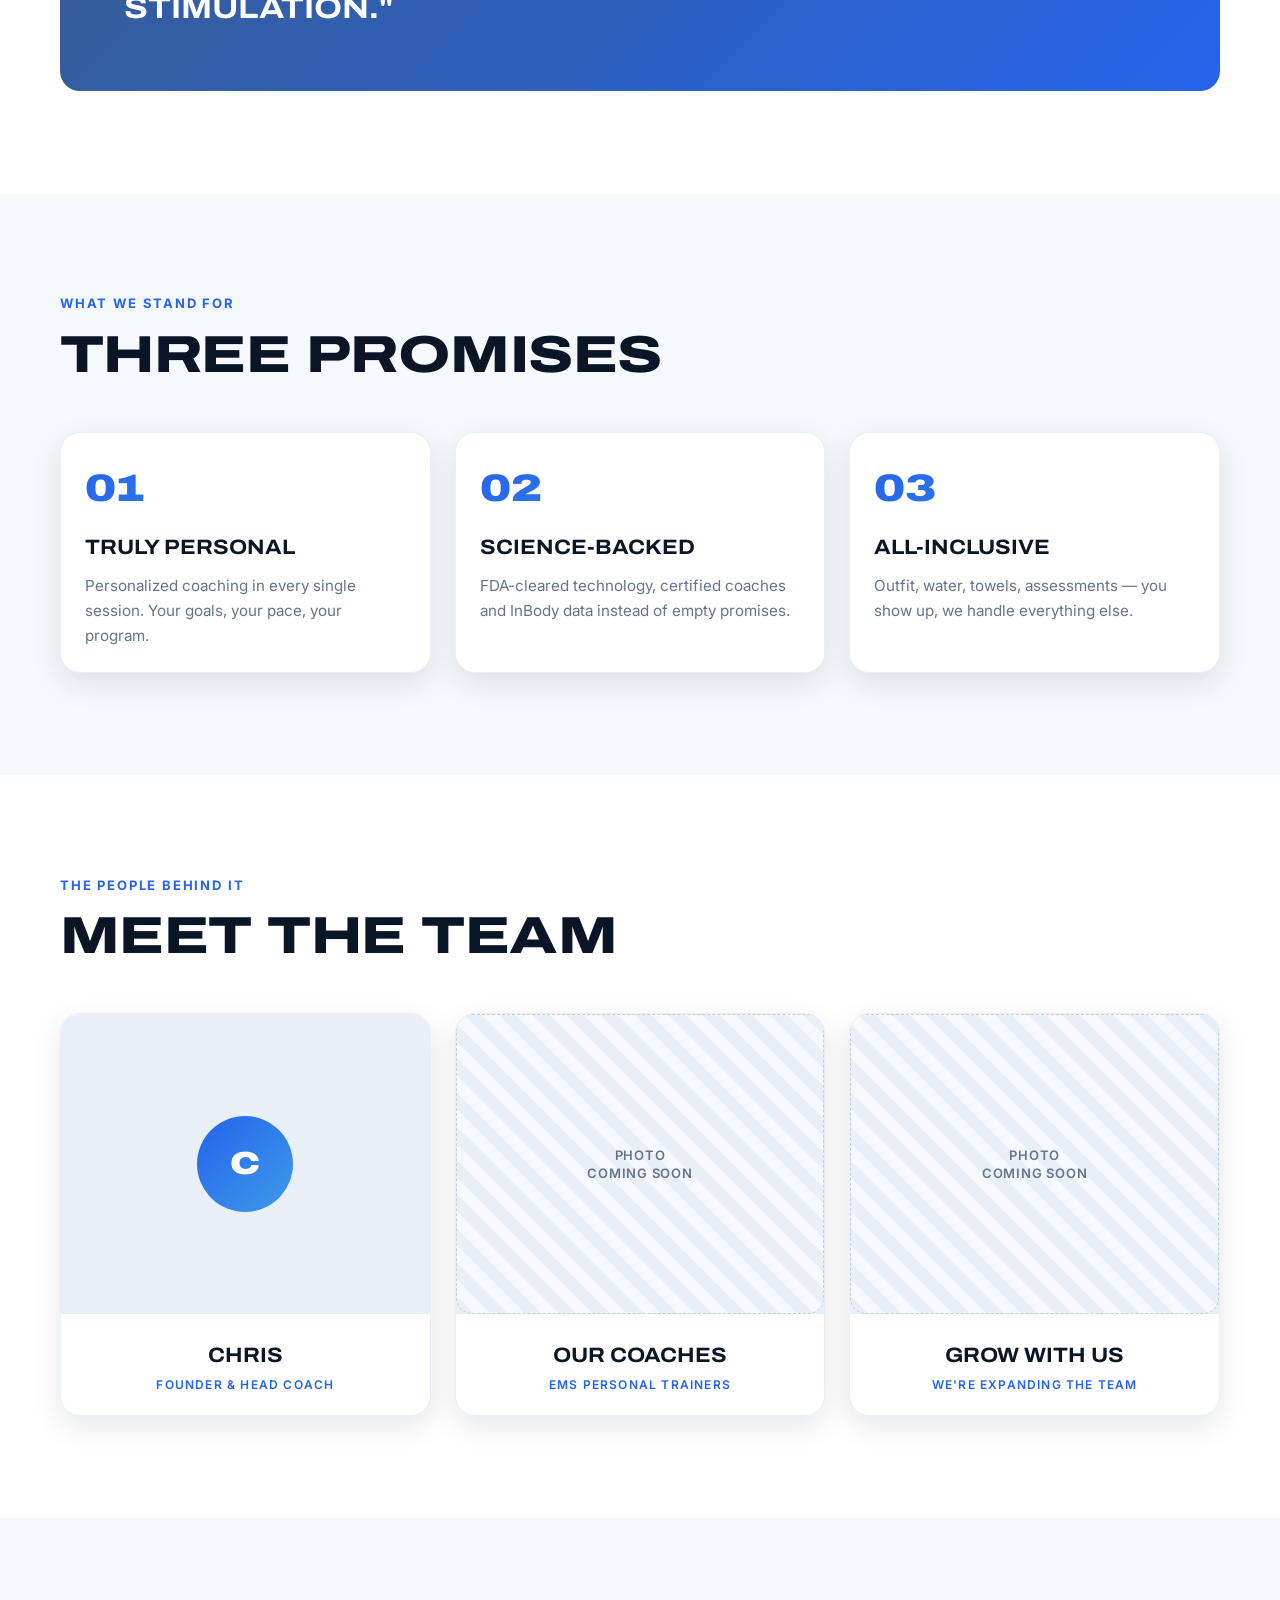
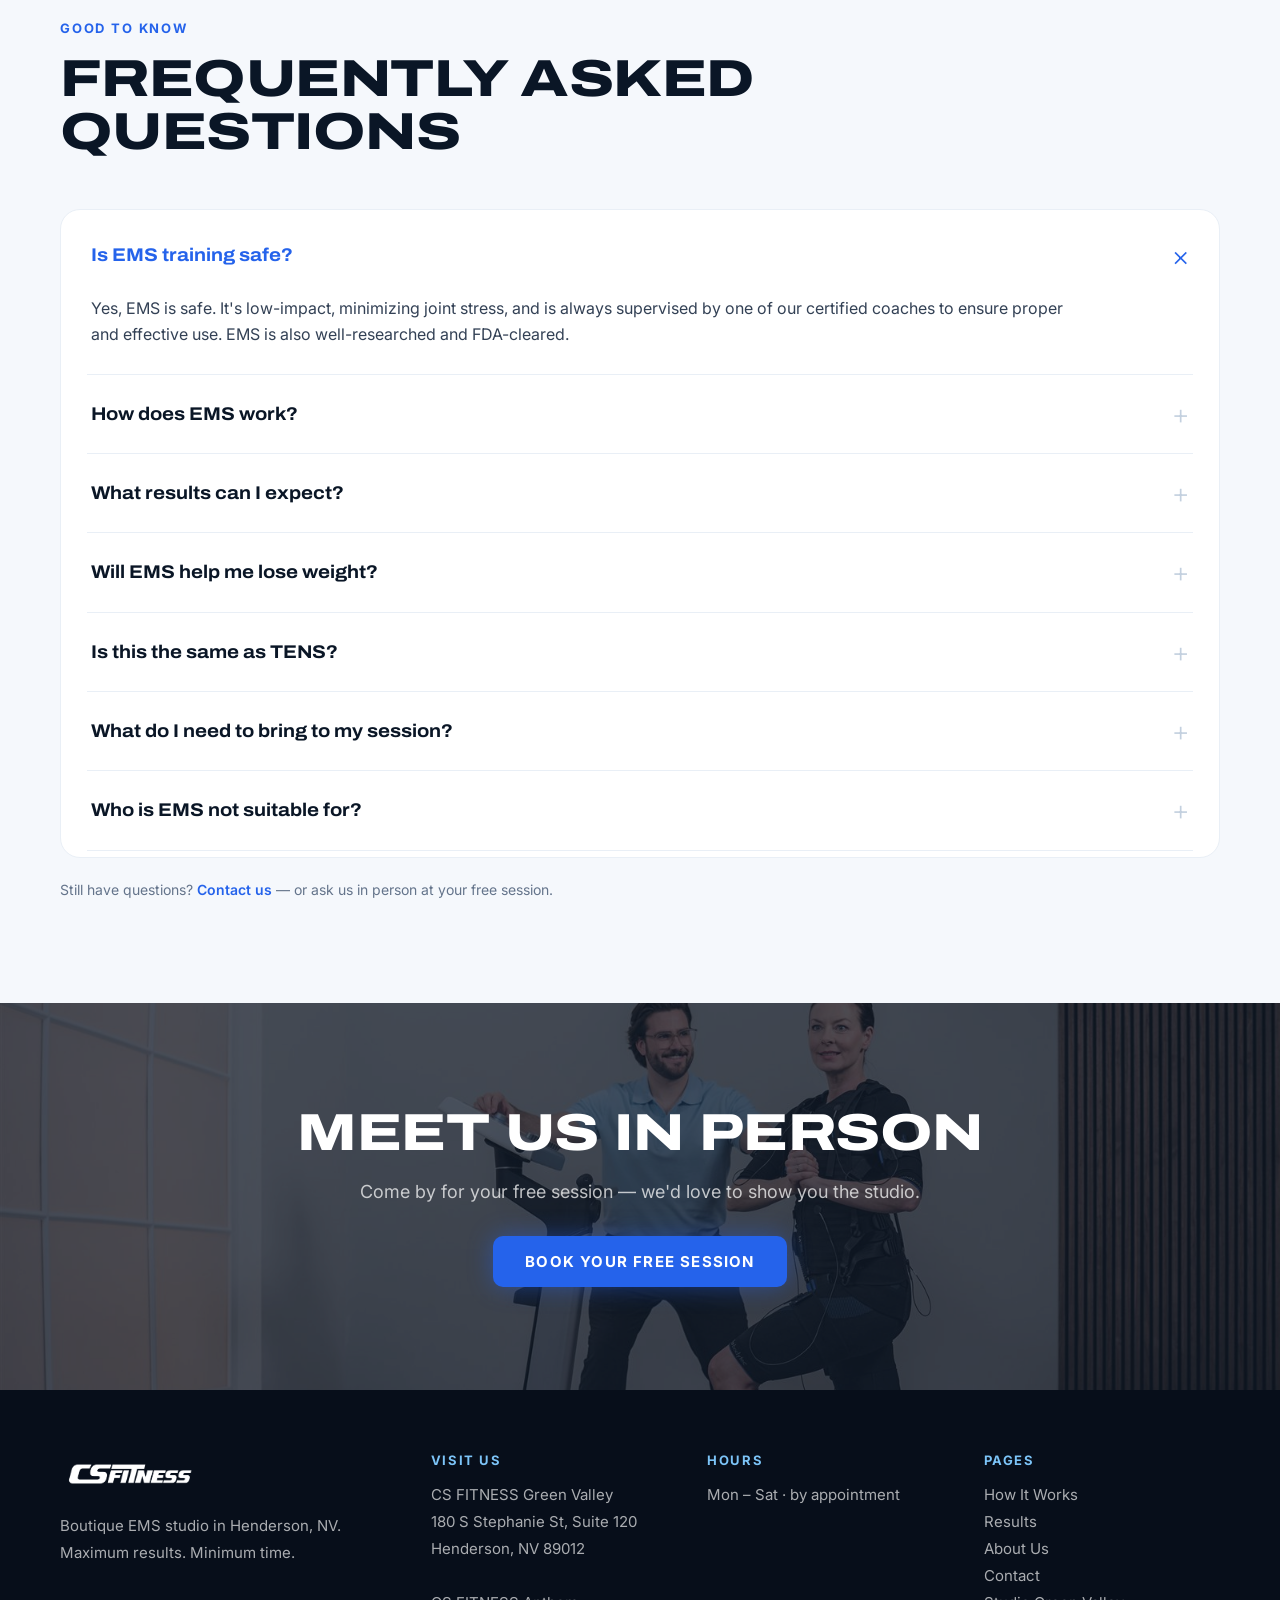
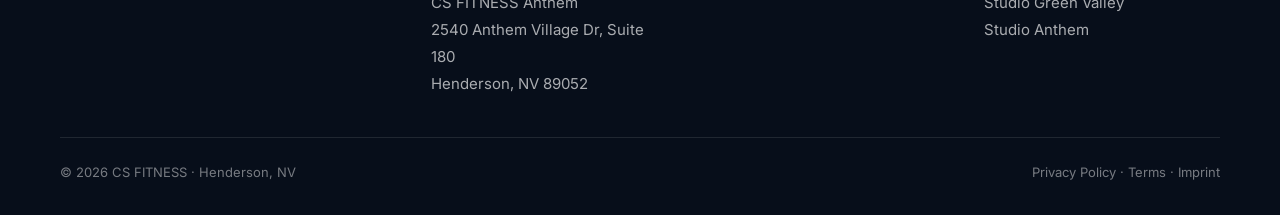
==== commit c9fa7031: "Studioseiten: Header + Subline, Emojis raus, CS FITNESS in Versalien - Hero-H1 zeigt Studionamen, Su" ====
--- a/about.html
+++ b/about.html
@@ -40,7 +40,7 @@
   <div class="container">
     <div class="eyebrow">About us</div>
     <h1>Boutique fitness.<br><span class="grad-text">Personal by design.</span></h1>
-    <p class="sub">CS Fitness is a boutique EMS studio in Henderson, Nevada — built on one belief: everybody deserves a workout that fits their life. Below you'll also find answers to the most common questions.</p>
+    <p class="sub">CS FITNESS is a boutique EMS studio in Henderson, Nevada — built on one belief: everybody deserves a workout that fits their life. Below you'll also find answers to the most common questions.</p>
   </div>
 </section>
 
@@ -50,12 +50,12 @@
     <div class="grid grid-2">
       <div>
         <div class="eyebrow">Our story</div>
-        <h2>Why we built CS Fitness</h2>
-        <p style="margin:22px 0">Most people don't fail at fitness because they lack willpower — they fail because traditional gyms demand hours they don't have. CS Fitness flips that equation: cutting-edge EMS technology, personalized coaching and just twenty minutes per week.</p>
+        <h2>Why we built CS FITNESS</h2>
+        <p style="margin:22px 0">Most people don't fail at fitness because they lack willpower — they fail because traditional gyms demand hours they don't have. CS FITNESS flips that equation: cutting-edge EMS technology, personalized coaching and just twenty minutes per week.</p>
         <p>Every detail of the studio is designed around you: private sessions instead of crowded floors, personalized coaching instead of anonymous machines, and measurable progress instead of guesswork.</p>
         <!-- Interne Notiz: Story ist Entwurfstext — Chris' persönliche Gründungsgeschichte einsetzen (Warum EMS? Warum Henderson?) -->
       </div>
-      <div class="img-frame" style="height:480px"><img src="img/coach.jpg" alt="Coaching at CS Fitness"></div>
+      <div class="img-frame" style="height:480px"><img src="img/coach.jpg" alt="Coaching at CS FITNESS"></div>
     </div>
   </div>
 </section>
@@ -181,7 +181,7 @@
         <img src="img/logo-white.png" alt="CS FITNESS">
         <p>Boutique EMS studio in Henderson, NV.<br>Maximum results. Minimum time.</p>
       </div>
-      <div><h5>Visit Us</h5><p>CS Fitness Green Valley<br>180 S Stephanie St, Suite 120<br>Henderson, NV 89012<br><br>CS Fitness Anthem<br>2540 Anthem Village Dr, Suite 180<br>Henderson, NV 89052</p></div>
+      <div><h5>Visit Us</h5><p>CS FITNESS Green Valley<br>180 S Stephanie St, Suite 120<br>Henderson, NV 89012<br><br>CS FITNESS Anthem<br>2540 Anthem Village Dr, Suite 180<br>Henderson, NV 89052</p></div>
       <div><h5>Hours</h5><p>Mon – Sat · by appointment</p></div>
       <div><h5>Pages</h5><ul>
         <li><a href="how-it-works.html">How It Works</a></li>
